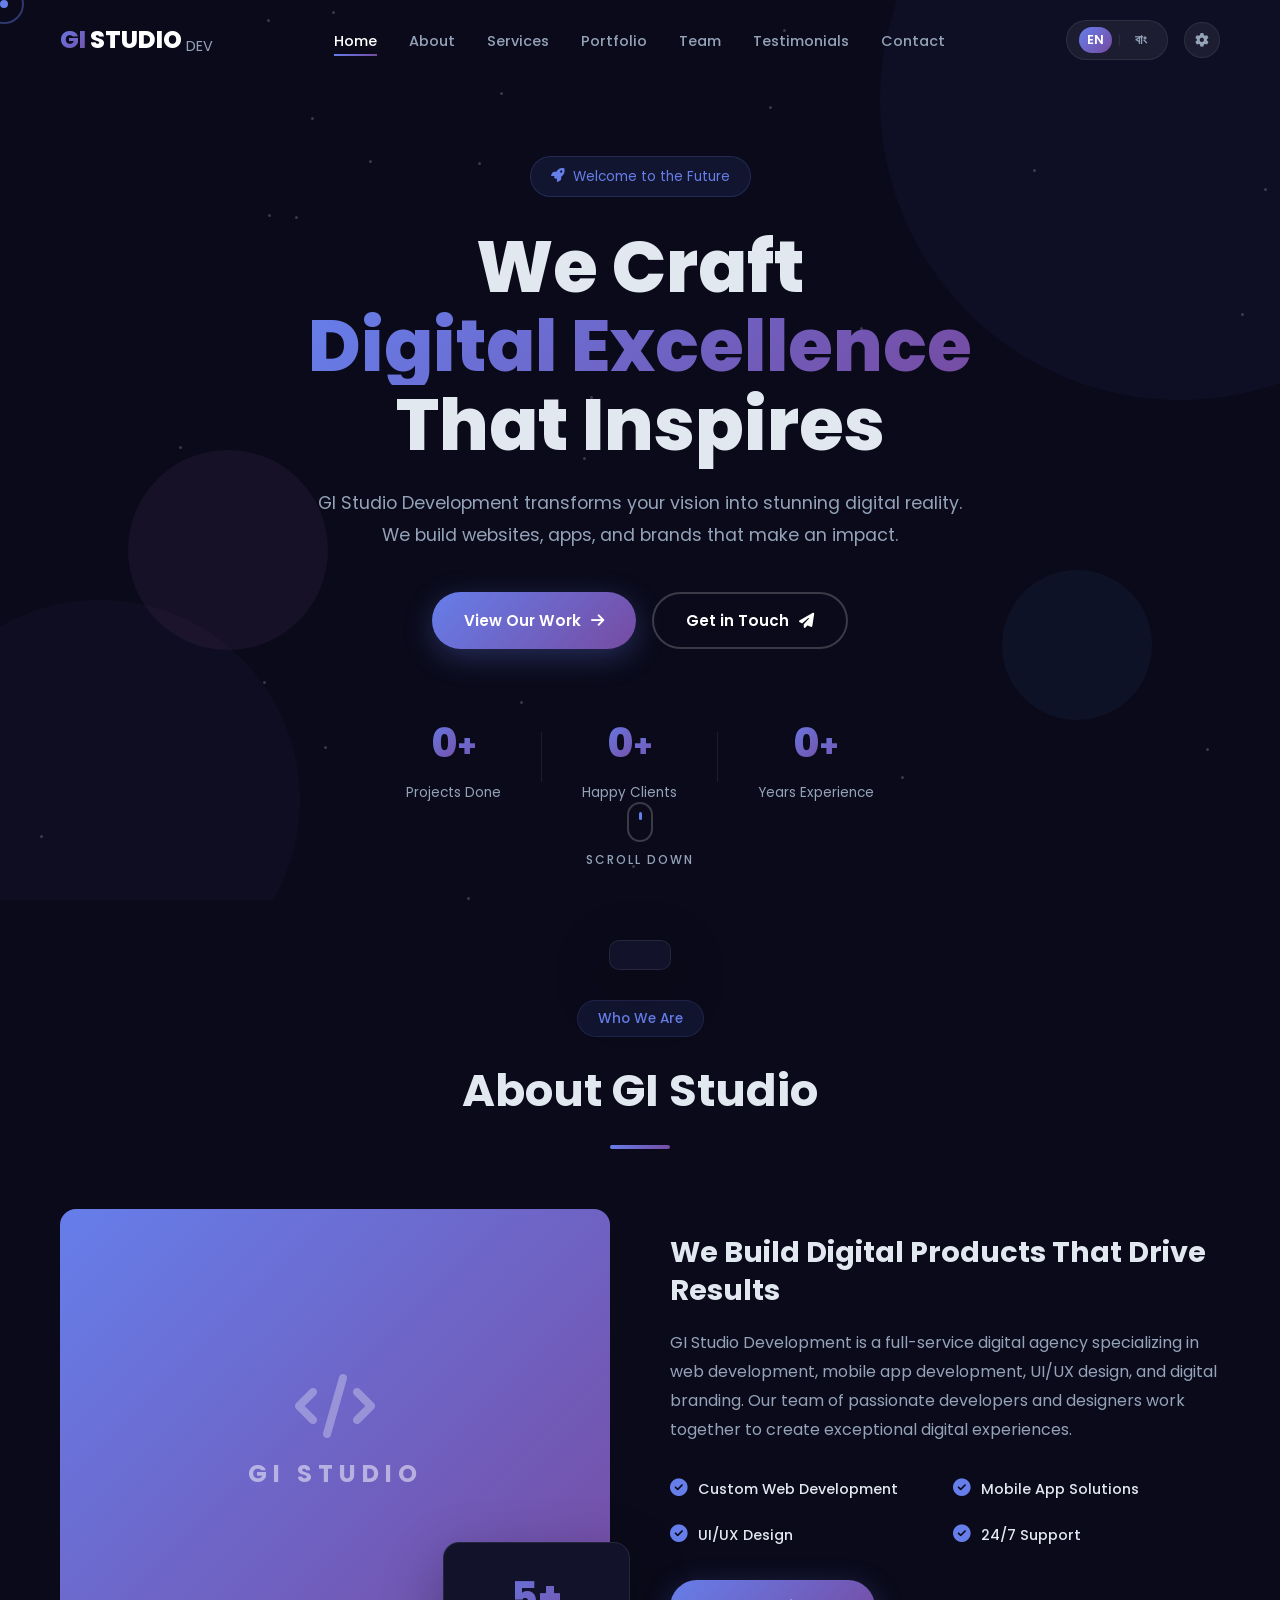
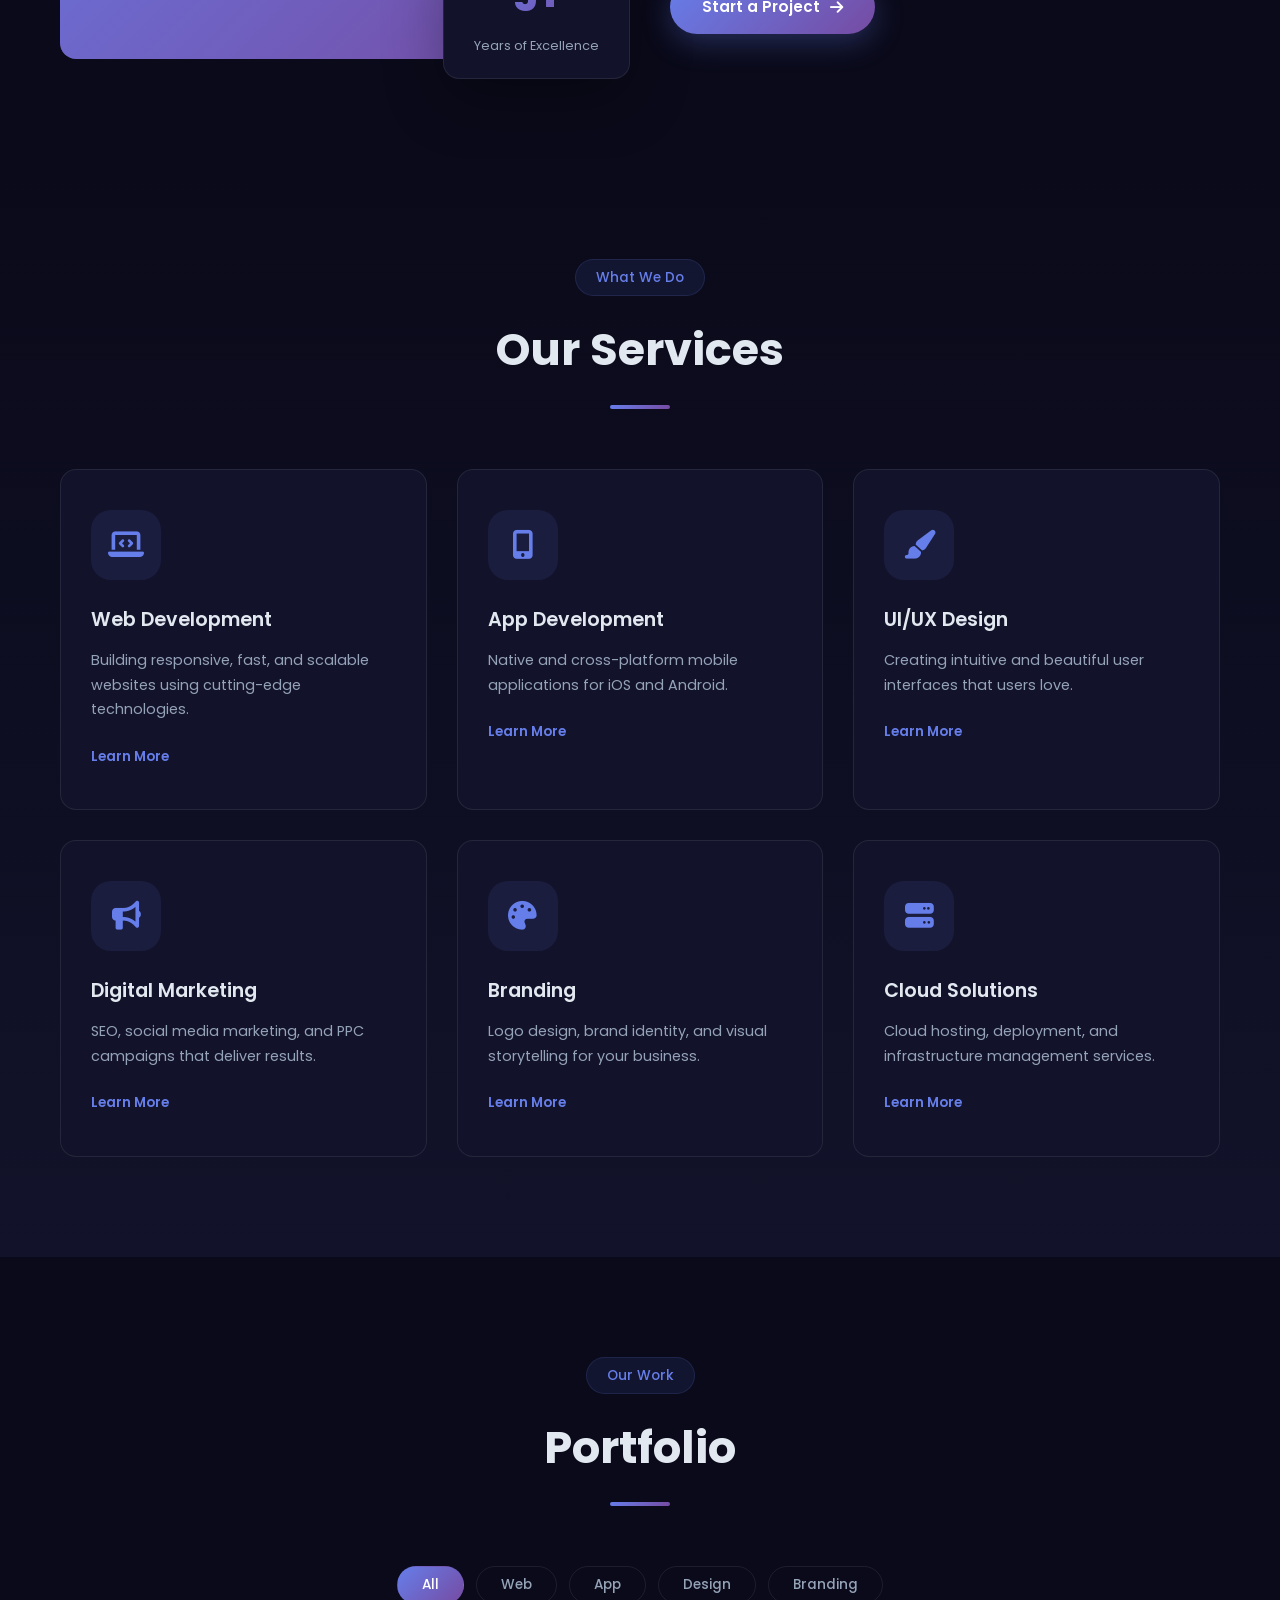
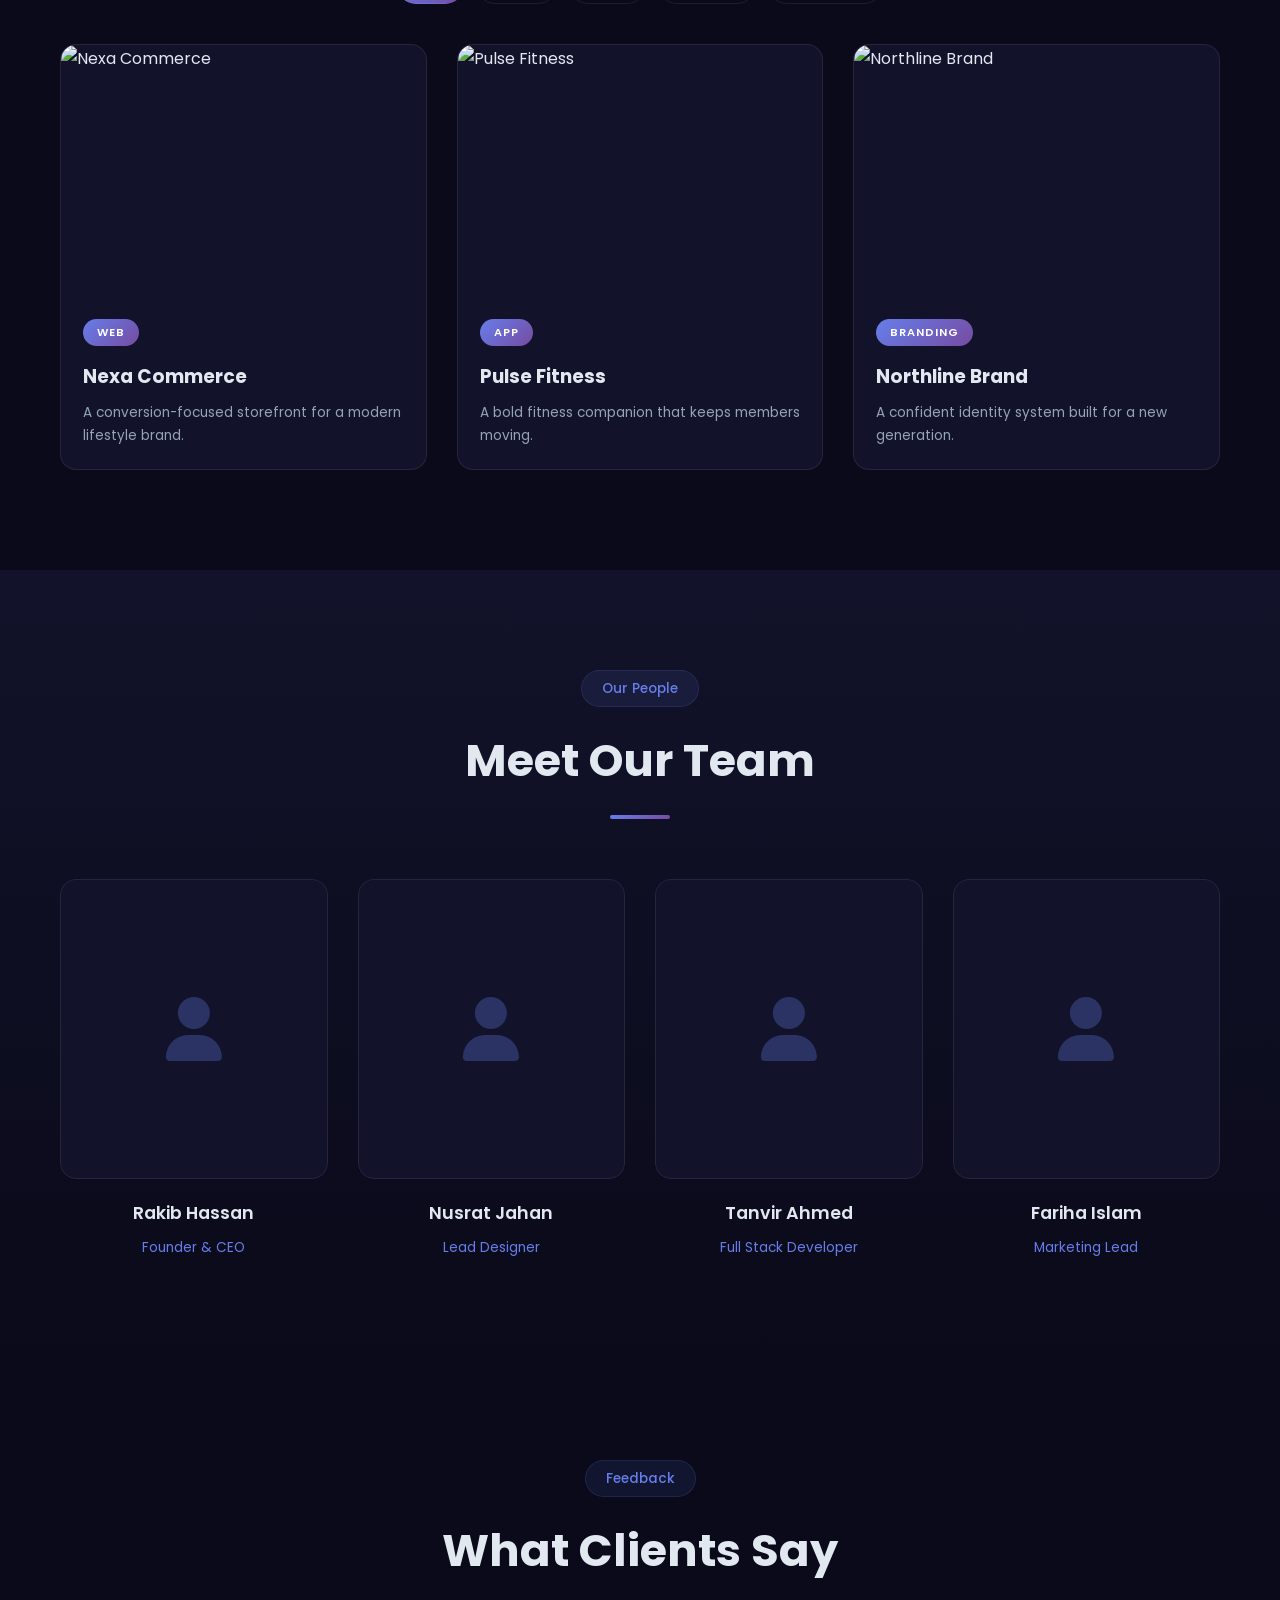
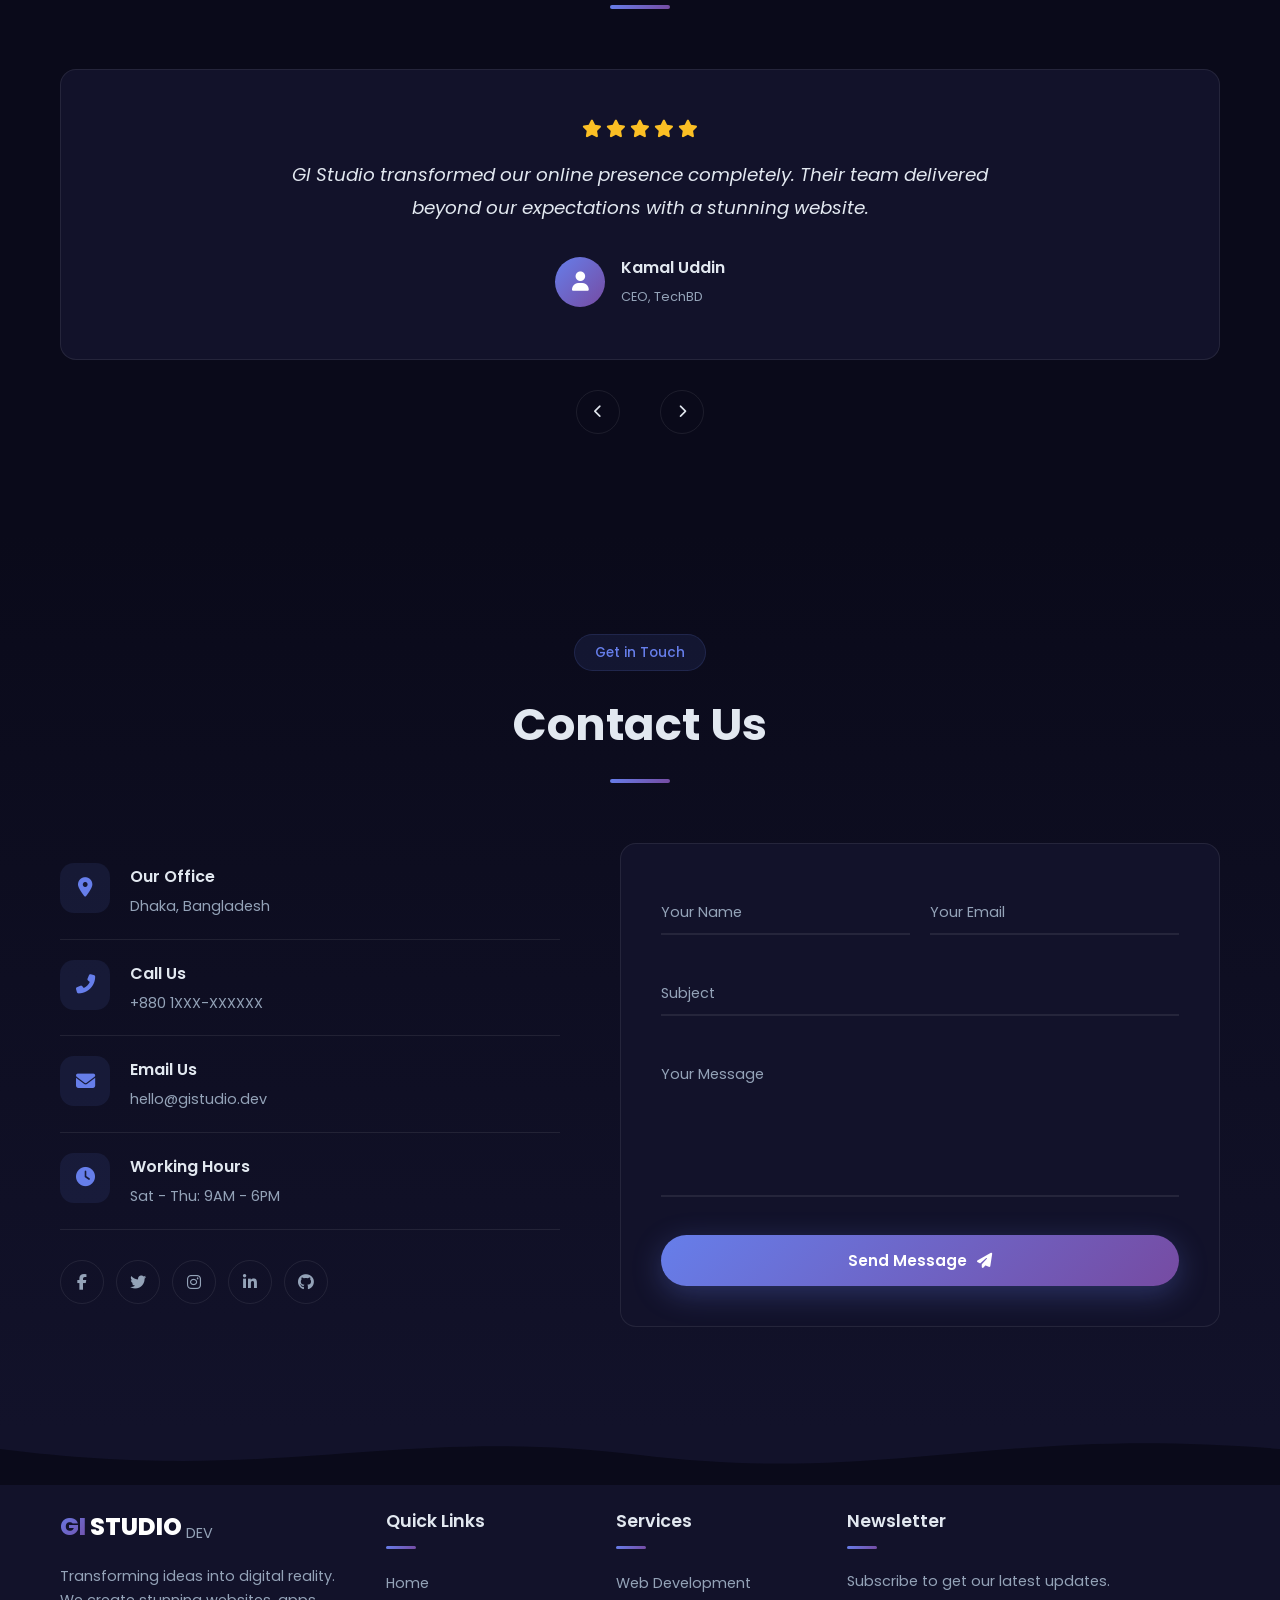
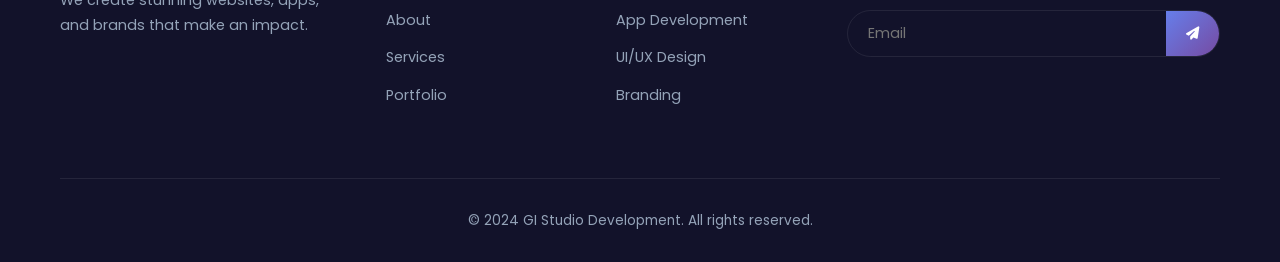
==== web/index.html @ 9bed1176 "Add files via upload" ====
<!DOCTYPE html>
<html lang="en" data-lang="en">
<head>
    <meta charset="UTF-8">
    <meta name="viewport" content="width=device-width, initial-scale=1.0">
    <title>GI Studio Development</title>
    <link rel="stylesheet" href="style.css">
    <link href="https://fonts.googleapis.com/css2?family=Poppins:wght@300;400;500;600;700;800;900&family=Hind+Siliguri:wght@300;400;500;600;700&display=swap" rel="stylesheet">
    <link rel="stylesheet" href="https://cdnjs.cloudflare.com/ajax/libs/font-awesome/6.5.0/css/all.min.css">
</head>
<body>

    <!-- Preloader -->
    <div id="preloader">
        <div class="loader">
            <div class="loader-inner">
                <div class="loader-circle"></div>
                <div class="loader-circle"></div>
                <div class="loader-circle"></div>
            </div>
            <span class="loader-text">GI STUDIO</span>
        </div>
    </div>

    <!-- Custom Cursor -->
    <div class="cursor-dot"></div>
    <div class="cursor-outline"></div>

    <!-- Navigation -->
    <nav class="navbar" id="navbar">
        <div class="nav-container">
            <a href="#" class="logo">
                <span class="logo-gi">GI</span>
                <span class="logo-studio">STUDIO</span>
                <span class="logo-dev">DEV</span>
            </a>

            <ul class="nav-links" id="navLinks">
                <li><a href="#home" class="nav-link active" data-en="Home" data-bn="হোম">Home</a></li>
                <li><a href="#about" class="nav-link" data-en="About" data-bn="আমাদের সম্পর্কে">About</a></li>
                <li><a href="#services" class="nav-link" data-en="Services" data-bn="সেবাসমূহ">Services</a></li>
                <li><a href="#portfolio" class="nav-link" data-en="Portfolio" data-bn="পোর্টফোলিও">Portfolio</a></li>
                <li><a href="#team" class="nav-link" data-en="Team" data-bn="টিম">Team</a></li>
                <li><a href="#testimonials" class="nav-link" data-en="Testimonials" data-bn="প্রশংসাপত্র">Testimonials</a></li>
                <li><a href="#contact" class="nav-link" data-en="Contact" data-bn="যোগাযোগ">Contact</a></li>
            </ul>

            <div class="nav-right">
                <!-- Language Switcher -->
                <div class="lang-switcher">
                    <button class="lang-btn active" id="langEn" onclick="switchLang('en')">EN</button>
                    <span class="lang-divider">|</span>
                    <button class="lang-btn" id="langBn" onclick="switchLang('bn')">বাং</button>
                </div>

                <a href="admin.html" class="admin-btn" title="Admin Panel">
                    <i class="fas fa-cog"></i>
                </a>

                <!-- Mobile Menu Toggle -->
                <div class="hamburger" id="hamburger">
                    <span></span>
                    <span></span>
                    <span></span>
                </div>
            </div>
        </div>
    </nav>

    <!-- Hero Section -->
    <section id="home" class="hero">
        <div class="hero-particles" id="particles"></div>
        <div class="hero-content">
            <div class="hero-badge" data-aos="fade-down">
                <i class="fas fa-rocket"></i>
                <span data-en="Welcome to the Future" data-bn="ভবিষ্যতে স্বাগতম">Welcome to the Future</span>
            </div>
            <h1 class="hero-title" data-aos="fade-up">
                <span class="hero-line" data-en="We Craft" data-bn="আমরা তৈরি করি">We Craft</span>
                <span class="hero-line gradient-text" data-en="Digital Excellence" data-bn="ডিজিটাল উৎকর্ষ">Digital Excellence</span>
                <span class="hero-line" data-en="That Inspires" data-bn="যা অনুপ্রাণিত করে">That Inspires</span>
            </h1>
            <p class="hero-desc" data-aos="fade-up" data-delay="200" data-en="GI Studio Development transforms your vision into stunning digital reality. We build websites, apps, and brands that make an impact." data-bn="জিআই স্টুডিও ডেভেলপমেন্ট আপনার স্বপ্নকে অসাধারণ ডিজিটাল বাস্তবতায় রূপান্তরিত করে। আমরা ওয়েবসাইট, অ্যাপ এবং ব্র্যান্ড তৈরি করি যা প্রভাব ফেলে।">
                GI Studio Development transforms your vision into stunning digital reality. We build websites, apps, and brands that make an impact.
            </p>
            <div class="hero-btns" data-aos="fade-up" data-delay="400">
                <a href="#portfolio" class="btn btn-primary">
                    <span data-en="View Our Work" data-bn="আমাদের কাজ দেখুন">View Our Work</span>
                    <i class="fas fa-arrow-right"></i>
                </a>
                <a href="#contact" class="btn btn-outline">
                    <span data-en="Get in Touch" data-bn="যোগাযোগ করুন">Get in Touch</span>
                    <i class="fas fa-paper-plane"></i>
                </a>
            </div>
            <div class="hero-stats" data-aos="fade-up" data-delay="600">
                <div class="stat-item">
                    <span class="stat-number" data-count="150">0</span><span class="stat-plus">+</span>
                    <span class="stat-label" data-en="Projects Done" data-bn="প্রজেক্ট সম্পন্ন">Projects Done</span>
                </div>
                <div class="stat-divider"></div>
                <div class="stat-item">
                    <span class="stat-number" data-count="80">0</span><span class="stat-plus">+</span>
                    <span class="stat-label" data-en="Happy Clients" data-bn="সন্তুষ্ট ক্লায়েন্ট">Happy Clients</span>
                </div>
                <div class="stat-divider"></div>
                <div class="stat-item">
                    <span class="stat-number" data-count="5">0</span><span class="stat-plus">+</span>
                    <span class="stat-label" data-en="Years Experience" data-bn="বছরের অভিজ্ঞতা">Years Experience</span>
                </div>
            </div>
        </div>
        <div class="hero-scroll">
            <a href="#about" class="scroll-indicator">
                <span class="mouse">
                    <span class="wheel"></span>
                </span>
                <span class="scroll-text" data-en="Scroll Down" data-bn="নিচে স্ক্রল করুন">Scroll Down</span>
            </a>
        </div>
        <div class="hero-shapes">
            <div class="shape shape-1"></div>
            <div class="shape shape-2"></div>
            <div class="shape shape-3"></div>
            <div class="shape shape-4"></div>
        </div>
    </section>

    <!-- About Section -->
    <section id="about" class="section about">
        <div class="container">
            <div class="section-header" data-aos="fade-up">
                <span class="section-tag" data-en="Who We Are" data-bn="আমরা কে">Who We Are</span>
                <h2 class="section-title" data-en="About GI Studio" data-bn="জিআই স্টুডিও সম্পর্কে">About GI Studio</h2>
                <div class="title-line"></div>
            </div>
            <div class="about-grid">
                <div class="about-image" data-aos="fade-right">
                    <div class="about-img-wrapper">
                        <div class="about-img-placeholder">
                            <i class="fas fa-code"></i>
                            <span>GI STUDIO</span>
                        </div>
                        <div class="about-experience-badge">
                            <span class="exp-number">5+</span>
                            <span class="exp-text" data-en="Years of Excellence" data-bn="বছরের শ্রেষ্ঠত্ব">Years of Excellence</span>
                        </div>
                    </div>
                </div>
                <div class="about-content" data-aos="fade-left">
                    <h3 data-en="We Build Digital Products That Drive Results" data-bn="আমরা ডিজিটাল পণ্য তৈরি করি যা ফলাফল আনে">We Build Digital Products That Drive Results</h3>
                    <p data-en="GI Studio Development is a full-service digital agency specializing in web development, mobile app development, UI/UX design, and digital branding. Our team of passionate developers and designers work together to create exceptional digital experiences." data-bn="জিআই স্টুডিও ডেভেলপমেন্ট একটি পূর্ণ-সেবা ডিজিটাল এজেন্সি যা ওয়েব ডেভেলপমেন্ট, মোবাইল অ্যাপ ডেভেলপমেন্ট, ইউআই/ইউএক্স ডিজাইন এবং ডিজিটাল ব্র্যান্ডিংয়ে বিশেষজ্ঞ। আমাদের আবেগী ডেভেলপার এবং ডিজাইনারদের দল অসাধারণ ডিজিটাল অভিজ্ঞতা তৈরি করতে একসাথে কাজ করে।">
                        GI Studio Development is a full-service digital agency specializing in web development, mobile app development, UI/UX design, and digital branding. Our team of passionate developers and designers work together to create exceptional digital experiences.
                    </p>
                    <div class="about-features">
                        <div class="feature-item">
                            <div class="feature-icon"><i class="fas fa-check-circle"></i></div>
                            <span data-en="Custom Web Development" data-bn="কাস্টম ওয়েব ডেভেলপমেন্ট">Custom Web Development</span>
                        </div>
                        <div class="feature-item">
                            <div class="feature-icon"><i class="fas fa-check-circle"></i></div>
                            <span data-en="Mobile App Solutions" data-bn="মোবাইল অ্যাপ সমাধান">Mobile App Solutions</span>
                        </div>
                        <div class="feature-item">
                            <div class="feature-icon"><i class="fas fa-check-circle"></i></div>
                            <span data-en="UI/UX Design" data-bn="ইউআই/ইউএক্স ডিজাইন">UI/UX Design</span>
                        </div>
                        <div class="feature-item">
                            <div class="feature-icon"><i class="fas fa-check-circle"></i></div>
                            <span data-en="24/7 Support" data-bn="২৪/৭ সহায়তা">24/7 Support</span>
                        </div>
                    </div>
                    <a href="#contact" class="btn btn-primary">
                        <span data-en="Start a Project" data-bn="একটি প্রজেক্ট শুরু করুন">Start a Project</span>
                        <i class="fas fa-arrow-right"></i>
                    </a>
                </div>
            </div>
        </div>
    </section>

    <!-- Services Section -->
    <section id="services" class="section services">
        <div class="container">
            <div class="section-header" data-aos="fade-up">
                <span class="section-tag" data-en="What We Do" data-bn="আমরা কী করি">What We Do</span>
                <h2 class="section-title" data-en="Our Services" data-bn="আমাদের সেবাসমূহ">Our Services</h2>
                <div class="title-line"></div>
            </div>
            <div class="services-grid">
                <div class="service-card" data-aos="fade-up" data-delay="0">
                    <div class="service-icon-wrap">
                        <div class="service-icon"><i class="fas fa-laptop-code"></i></div>
                        <div class="service-icon-bg"></div>
                    </div>
                    <h3 data-en="Web Development" data-bn="ওয়েব ডেভেলপমেন্ট">Web Development</h3>
                    <p data-en="Building responsive, fast, and scalable websites using cutting-edge technologies." data-bn="অত্যাধুনিক প্রযুক্তি ব্যবহার করে রেসপনসিভ, দ্রুত এবং স্কেলেবল ওয়েবসাইট তৈরি।">Building responsive, fast, and scalable websites using cutting-edge technologies.</p>
                    <a href="#" class="service-link" data-en="Learn More" data-bn="আরও জানুন">Learn More <i class="fas fa-arrow-right"></i></a>
                </div>
                <div class="service-card" data-aos="fade-up" data-delay="100">
                    <div class="service-icon-wrap">
                        <div class="service-icon"><i class="fas fa-mobile-alt"></i></div>
                        <div class="service-icon-bg"></div>
                    </div>
                    <h3 data-en="App Development" data-bn="অ্যাপ ডেভেলপমেন্ট">App Development</h3>
                    <p data-en="Native and cross-platform mobile applications for iOS and Android." data-bn="iOS এবং Android এর জন্য নেটিভ এবং ক্রস-প্ল্যাটফর্ম মোবাইল অ্যাপ্লিকেশন।">Native and cross-platform mobile applications for iOS and Android.</p>
                    <a href="#" class="service-link" data-en="Learn More" data-bn="আরও জানুন">Learn More <i class="fas fa-arrow-right"></i></a>
                </div>
                <div class="service-card" data-aos="fade-up" data-delay="200">
                    <div class="service-icon-wrap">
                        <div class="service-icon"><i class="fas fa-paint-brush"></i></div>
                        <div class="service-icon-bg"></div>
                    </div>
                    <h3 data-en="UI/UX Design" data-bn="ইউআই/ইউএক্স ডিজাইন">UI/UX Design</h3>
                    <p data-en="Creating intuitive and beautiful user interfaces that users love." data-bn="স্বজ্ঞাত এবং সুন্দর ইউজার ইন্টারফেস তৈরি যা ব্যবহারকারীরা পছন্দ করে।">Creating intuitive and beautiful user interfaces that users love.</p>
                    <a href="#" class="service-link" data-en="Learn More" data-bn="আরও জানুন">Learn More <i class="fas fa-arrow-right"></i></a>
                </div>
                <div class="service-card" data-aos="fade-up" data-delay="300">
                    <div class="service-icon-wrap">
                        <div class="service-icon"><i class="fas fa-bullhorn"></i></div>
                        <div class="service-icon-bg"></div>
                    </div>
                    <h3 data-en="Digital Marketing" data-bn="ডিজিটাল মার্কেটিং">Digital Marketing</h3>
                    <p data-en="SEO, social media marketing, and PPC campaigns that deliver results." data-bn="এসইও, সোশ্যাল মিডিয়া মার্কেটিং এবং পিপিসি ক্যাম্পেইন যা ফলাফল দেয়।">SEO, social media marketing, and PPC campaigns that deliver results.</p>
                    <a href="#" class="service-link" data-en="Learn More" data-bn="আরও জানুন">Learn More <i class="fas fa-arrow-right"></i></a>
                </div>
                <div class="service-card" data-aos="fade-up" data-delay="400">
                    <div class="service-icon-wrap">
                        <div class="service-icon"><i class="fas fa-palette"></i></div>
                        <div class="service-icon-bg"></div>
                    </div>
                    <h3 data-en="Branding" data-bn="ব্র্যান্ডিং">Branding</h3>
                    <p data-en="Logo design, brand identity, and visual storytelling for your business." data-bn="আপনার ব্যবসার জন্য লোগো ডিজাইন, ব্র্যান্ড আইডেন্টিটি এবং ভিজ্যুয়াল স্টোরিটেলিং।">Logo design, brand identity, and visual storytelling for your business.</p>
                    <a href="#" class="service-link" data-en="Learn More" data-bn="আরও জানুন">Learn More <i class="fas fa-arrow-right"></i></a>
                </div>
                <div class="service-card" data-aos="fade-up" data-delay="500">
                    <div class="service-icon-wrap">
                        <div class="service-icon"><i class="fas fa-server"></i></div>
                        <div class="service-icon-bg"></div>
                    </div>
                    <h3 data-en="Cloud Solutions" data-bn="ক্লাউড সমাধান">Cloud Solutions</h3>
                    <p data-en="Cloud hosting, deployment, and infrastructure management services." data-bn="ক্লাউড হোস্টিং, ডিপ্লয়মেন্ট এবং ইনফ্রাস্ট্রাকচার ম্যানেজমেন্ট সেবা।">Cloud hosting, deployment, and infrastructure management services.</p>
                    <a href="#" class="service-link" data-en="Learn More" data-bn="আরও জানুন">Learn More <i class="fas fa-arrow-right"></i></a>
                </div>
            </div>
        </div>
    </section>

    <!-- Portfolio Section -->
    <section id="portfolio" class="section portfolio">
        <div class="container">
            <div class="section-header" data-aos="fade-up">
                <span class="section-tag" data-en="Our Work" data-bn="আমাদের কাজ">Our Work</span>
                <h2 class="section-title" data-en="Portfolio" data-bn="পোর্টফোলিও">Portfolio</h2>
                <div class="title-line"></div>
            </div>
            <div class="portfolio-filters" data-aos="fade-up">
                <button class="filter-btn active" data-filter="all" data-en="All" data-bn="সব">All</button>
                <button class="filter-btn" data-filter="web" data-en="Web" data-bn="ওয়েব">Web</button>
                <button class="filter-btn" data-filter="app" data-en="App" data-bn="অ্যাপ">App</button>
                <button class="filter-btn" data-filter="design" data-en="Design" data-bn="ডিজাইন">Design</button>
                <button class="filter-btn" data-filter="branding" data-en="Branding" data-bn="ব্র্যান্ডিং">Branding</button>
            </div>
            <div class="portfolio-grid" id="portfolioGrid">
                <!-- Portfolio items loaded dynamically from localStorage -->
            </div>
            <div class="portfolio-empty" id="portfolioEmpty" style="display:none;">
                <i class="fas fa-folder-open"></i>
                <p data-en="No projects found. Add projects from Admin Panel." data-bn="কোনো প্রজেক্ট পাওয়া যায়নি। অ্যাডমিন প্যানেল থেকে প্রজেক্ট যোগ করুন।">No projects found. Add projects from Admin Panel.</p>
            </div>
        </div>
    </section>

    <!-- Team Section -->
    <section id="team" class="section team">
        <div class="container">
            <div class="section-header" data-aos="fade-up">
                <span class="section-tag" data-en="Our People" data-bn="আমাদের মানুষ">Our People</span>
                <h2 class="section-title" data-en="Meet Our Team" data-bn="আমাদের টিমের সাথে পরিচিত হন">Meet Our Team</h2>
                <div class="title-line"></div>
            </div>
            <div class="team-grid">
                <div class="team-card" data-aos="fade-up" data-delay="0">
                    <div class="team-img">
                        <div class="team-img-placeholder">
                            <i class="fas fa-user"></i>
                        </div>
                        <div class="team-social">
                            <a href="#"><i class="fab fa-facebook-f"></i></a>
                            <a href="#"><i class="fab fa-twitter"></i></a>
                            <a href="#"><i class="fab fa-linkedin-in"></i></a>
                            <a href="#"><i class="fab fa-github"></i></a>
                        </div>
                    </div>
                    <div class="team-info">
                        <h4>Rakib Hassan</h4>
                        <span data-en="Founder & CEO" data-bn="প্রতিষ্ঠাতা ও সিইও">Founder & CEO</span>
                    </div>
                </div>
                <div class="team-card" data-aos="fade-up" data-delay="100">
                    <div class="team-img">
                        <div class="team-img-placeholder">
                            <i class="fas fa-user"></i>
                        </div>
                        <div class="team-social">
                            <a href="#"><i class="fab fa-facebook-f"></i></a>
                            <a href="#"><i class="fab fa-twitter"></i></a>
                            <a href="#"><i class="fab fa-linkedin-in"></i></a>
                            <a href="#"><i class="fab fa-dribbble"></i></a>
                        </div>
                    </div>
                    <div class="team-info">
                        <h4>Nusrat Jahan</h4>
                        <span data-en="Lead Designer" data-bn="লিড ডিজাইনার">Lead Designer</span>
                    </div>
                </div>
                <div class="team-card" data-aos="fade-up" data-delay="200">
                    <div class="team-img">
                        <div class="team-img-placeholder">
                            <i class="fas fa-user"></i>
                        </div>
                        <div class="team-social">
                            <a href="#"><i class="fab fa-facebook-f"></i></a>
                            <a href="#"><i class="fab fa-twitter"></i></a>
                            <a href="#"><i class="fab fa-linkedin-in"></i></a>
                            <a href="#"><i class="fab fa-github"></i></a>
                        </div>
                    </div>
                    <div class="team-info">
                        <h4>Tanvir Ahmed</h4>
                        <span data-en="Full Stack Developer" data-bn="ফুল স্ট্যাক ডেভেলপার">Full Stack Developer</span>
                    </div>
                </div>
                <div class="team-card" data-aos="fade-up" data-delay="300">
                    <div class="team-img">
                        <div class="team-img-placeholder">
                            <i class="fas fa-user"></i>
                        </div>
                        <div class="team-social">
                            <a href="#"><i class="fab fa-facebook-f"></i></a>
                            <a href="#"><i class="fab fa-twitter"></i></a>
                            <a href="#"><i class="fab fa-linkedin-in"></i></a>
                            <a href="#"><i class="fab fa-behance"></i></a>
                        </div>
                    </div>
                    <div class="team-info">
                        <h4>Fariha Islam</h4>
                        <span data-en="Marketing Lead" data-bn="মার্কেটিং লিড">Marketing Lead</span>
                    </div>
                </div>
            </div>
        </div>
    </section>

    <!-- Testimonials Section -->
    <section id="testimonials" class="section testimonials">
        <div class="container">
            <div class="section-header" data-aos="fade-up">
                <span class="section-tag" data-en="Feedback" data-bn="প্রতিক্রিয়া">Feedback</span>
                <h2 class="section-title" data-en="What Clients Say" data-bn="ক্লায়েন্টরা কী বলেন">What Clients Say</h2>
                <div class="title-line"></div>
            </div>
            <div class="testimonials-slider" data-aos="fade-up">
                <div class="testimonial-track" id="testimonialTrack">
                    <div class="testimonial-card">
                        <div class="testimonial-stars">
                            <i class="fas fa-star"></i><i class="fas fa-star"></i><i class="fas fa-star"></i><i class="fas fa-star"></i><i class="fas fa-star"></i>
                        </div>
                        <p data-en="GI Studio transformed our online presence completely. Their team delivered beyond our expectations with a stunning website." data-bn="জিআই স্টুডিও আমাদের অনলাইন উপস্থিতি সম্পূর্ণরূপে পরিবর্তন করেছে। তাদের টিম একটি অসাধারণ ওয়েবসাইট দিয়ে আমাদের প্রত্যাশার বাইরে ডেলিভারি দিয়েছে।">"GI Studio transformed our online presence completely. Their team delivered beyond our expectations with a stunning website."</p>
                        <div class="testimonial-author">
                            <div class="author-avatar"><i class="fas fa-user"></i></div>
                            <div class="author-info">
                                <h5>Kamal Uddin</h5>
                                <span>CEO, TechBD</span>
                            </div>
                        </div>
                    </div>
                    <div class="testimonial-card">
                        <div class="testimonial-stars">
                            <i class="fas fa-star"></i><i class="fas fa-star"></i><i class="fas fa-star"></i><i class="fas fa-star"></i><i class="fas fa-star"></i>
                        </div>
                        <p data-en="The mobile app they built for us increased our sales by 200%. Highly professional and creative team!" data-bn="তারা আমাদের জন্য যে মোবাইল অ্যাপ তৈরি করেছে তা আমাদের বিক্রয় ২০০% বাড়িয়েছে। অত্যন্ত পেশাদার এবং সৃজনশীল দল!">"The mobile app they built for us increased our sales by 200%. Highly professional and creative team!"</p>
                        <div class="testimonial-author">
                            <div class="author-avatar"><i class="fas fa-user"></i></div>
                            <div class="author-info">
                                <h5>Sarah Ahmed</h5>
                                <span>Founder, ShopEasy</span>
                            </div>
                        </div>
                    </div>
                    <div class="testimonial-card">
                        <div class="testimonial-stars">
                            <i class="fas fa-star"></i><i class="fas fa-star"></i><i class="fas fa-star"></i><i class="fas fa-star"></i><i class="fas fa-star-half-alt"></i>
                        </div>
                        <p data-en="Outstanding branding work! They understood our vision perfectly and created a brand identity that truly represents us." data-bn="অসাধারণ ব্র্যান্ডিং কাজ! তারা আমাদের ভিশন পুরোপুরি বুঝেছে এবং একটি ব্র্যান্ড আইডেন্টিটি তৈরি করেছে যা সত্যিই আমাদের প্রতিনিধিত্ব করে।">"Outstanding branding work! They understood our vision perfectly and created a brand identity that truly represents us."</p>
                        <div class="testimonial-author">
                            <div class="author-avatar"><i class="fas fa-user"></i></div>
                            <div class="author-info">
                                <h5>Mehedi Hasan</h5>
                                <span>Director, GreenLife</span>
                            </div>
                        </div>
                    </div>
                </div>
                <div class="testimonial-controls">
                    <button class="test-btn test-prev" onclick="slideTestimonial(-1)"><i class="fas fa-chevron-left"></i></button>
                    <div class="test-dots" id="testDots"></div>
                    <button class="test-btn test-next" onclick="slideTestimonial(1)"><i class="fas fa-chevron-right"></i></button>
                </div>
            </div>
        </div>
    </section>

    <!-- Contact Section -->
    <section id="contact" class="section contact">
        <div class="container">
            <div class="section-header" data-aos="fade-up">
                <span class="section-tag" data-en="Get in Touch" data-bn="যোগাযোগ করুন">Get in Touch</span>
                <h2 class="section-title" data-en="Contact Us" data-bn="যোগাযোগ করুন">Contact Us</h2>
                <div class="title-line"></div>
            </div>
            <div class="contact-grid">
                <div class="contact-info" data-aos="fade-right">
                    <div class="contact-info-card">
                        <div class="contact-icon"><i class="fas fa-map-marker-alt"></i></div>
                        <div>
                            <h4 data-en="Our Office" data-bn="আমাদের অফিস">Our Office</h4>
                            <p>Dhaka, Bangladesh</p>
                        </div>
                    </div>
                    <div class="contact-info-card">
                        <div class="contact-icon"><i class="fas fa-phone-alt"></i></div>
                        <div>
                            <h4 data-en="Call Us" data-bn="কল করুন">Call Us</h4>
                            <p>+880 1XXX-XXXXXX</p>
                        </div>
                    </div>
                    <div class="contact-info-card">
                        <div class="contact-icon"><i class="fas fa-envelope"></i></div>
                        <div>
                            <h4 data-en="Email Us" data-bn="ইমেইল করুন">Email Us</h4>
                            <p>hello@gistudio.dev</p>
                        </div>
                    </div>
                    <div class="contact-info-card">
                        <div class="contact-icon"><i class="fas fa-clock"></i></div>
                        <div>
                            <h4 data-en="Working Hours" data-bn="কর্মঘণ্টা">Working Hours</h4>
                            <p data-en="Sat - Thu: 9AM - 6PM" data-bn="শনি - বৃহঃ: সকাল ৯টা - সন্ধ্যা ৬টা">Sat - Thu: 9AM - 6PM</p>
                        </div>
                    </div>
                    <div class="contact-socials">
                        <a href="#" class="social-link"><i class="fab fa-facebook-f"></i></a>
                        <a href="#" class="social-link"><i class="fab fa-twitter"></i></a>
                        <a href="#" class="social-link"><i class="fab fa-instagram"></i></a>
                        <a href="#" class="social-link"><i class="fab fa-linkedin-in"></i></a>
                        <a href="#" class="social-link"><i class="fab fa-github"></i></a>
                    </div>
                </div>
                <div class="contact-form-wrap" data-aos="fade-left">
                    <form id="contactForm" class="contact-form">
                        <div class="form-row">
                            <div class="form-group">
                                <input type="text" id="name" required placeholder=" ">
                                <label for="name" data-en="Your Name" data-bn="আপনার নাম">Your Name</label>
                                <span class="form-line"></span>
                            </div>
                            <div class="form-group">
                                <input type="email" id="email" required placeholder=" ">
                                <label for="email" data-en="Your Email" data-bn="আপনার ইমেইল">Your Email</label>
                                <span class="form-line"></span>
                            </div>
                        </div>
                        <div class="form-group">
                            <input type="text" id="subject" required placeholder=" ">
                            <label for="subject" data-en="Subject" data-bn="বিষয়">Subject</label>
                            <span class="form-line"></span>
                        </div>
                        <div class="form-group">
                            <textarea id="message" rows="5" required placeholder=" "></textarea>
                            <label for="message" data-en="Your Message" data-bn="আপনার বার্তা">Your Message</label>
                            <span class="form-line"></span>
                        </div>
                        <button type="submit" class="btn btn-primary btn-block">
                            <span data-en="Send Message" data-bn="বার্তা পাঠান">Send Message</span>
                            <i class="fas fa-paper-plane"></i>
                        </button>
                    </form>
                </div>
            </div>
        </div>
    </section>

    <!-- Footer -->
    <footer class="footer">
        <div class="footer-wave">
            <svg viewBox="0 0 1440 100" preserveAspectRatio="none">
                <path d="M0,40 C320,100 440,0 720,50 C1000,100 1120,0 1440,40 L1440,100 L0,100 Z" fill="currentColor"/>
            </svg>
        </div>
        <div class="container">
            <div class="footer-grid">
                <div class="footer-col">
                    <div class="footer-logo">
                        <span class="logo-gi">GI</span>
                        <span class="logo-studio">STUDIO</span>
                        <span class="logo-dev">DEV</span>
                    </div>
                    <p data-en="Transforming ideas into digital reality. We create stunning websites, apps, and brands that make an impact." data-bn="ধারণাকে ডিজিটাল বাস্তবতায় রূপান্তরিত করি। আমরা অসাধারণ ওয়েবসাইট, অ্যাপ এবং ব্র্যান্ড তৈরি করি যা প্রভাব ফেলে।">
                        Transforming ideas into digital reality. We create stunning websites, apps, and brands that make an impact.
                    </p>
                </div>
                <div class="footer-col">
                    <h4 data-en="Quick Links" data-bn="দ্রুত লিংক">Quick Links</h4>
                    <ul>
                        <li><a href="#home" data-en="Home" data-bn="হোম">Home</a></li>
                        <li><a href="#about" data-en="About" data-bn="সম্পর্কে">About</a></li>
                        <li><a href="#services" data-en="Services" data-bn="সেবাসমূহ">Services</a></li>
                        <li><a href="#portfolio" data-en="Portfolio" data-bn="পোর্টফোলিও">Portfolio</a></li>
                    </ul>
                </div>
                <div class="footer-col">
                    <h4 data-en="Services" data-bn="সেবাসমূহ">Services</h4>
                    <ul>
                        <li><a href="#" data-en="Web Development" data-bn="ওয়েব ডেভেলপমেন্ট">Web Development</a></li>
                        <li><a href="#" data-en="App Development" data-bn="অ্যাপ ডেভেলপমেন্ট">App Development</a></li>
                        <li><a href="#" data-en="UI/UX Design" data-bn="ইউআই/ইউএক্স ডিজাইন">UI/UX Design</a></li>
                        <li><a href="#" data-en="Branding" data-bn="ব্র্যান্ডিং">Branding</a></li>
                    </ul>
                </div>
                <div class="footer-col">
                    <h4 data-en="Newsletter" data-bn="নিউজলেটার">Newsletter</h4>
                    <p data-en="Subscribe to get our latest updates." data-bn="আমাদের সর্বশেষ আপডেট পেতে সাবস্ক্রাইব করুন।">Subscribe to get our latest updates.</p>
                    <form class="newsletter-form">
                        <input type="email" placeholder="Email" required>
                        <button type="submit"><i class="fas fa-paper-plane"></i></button>
                    </form>
                </div>
            </div>
            <div class="footer-bottom">
                <p>&copy; 2024 GI Studio Development. <span data-en="All rights reserved." data-bn="সর্বস্বত্ব সংরক্ষিত।">All rights reserved.</span></p>
            </div>
        </div>
    </footer>

    <!-- Back to Top -->
    <button class="back-to-top" id="backToTop">
        <i class="fas fa-chevron-up"></i>
    </button>

    <!-- Toast Notification -->
    <div class="toast" id="toast"></div>

    <script src="js/app.js"></script>
</body>
</html>
---- web/style.css ----
/* ===================================
   GI STUDIO DEVELOPMENT - STYLES
   =================================== */

/* --- CSS Variables --- */
:root {
    --primary: #667eea;
    --primary-dark: #5a67d8;
    --secondary: #764ba2;
    --accent: #f093fb;
    --bg-dark: #0a0a1a;
    --bg-card: #12122a;
    --bg-card-hover: #1a1a3e;
    --text: #e2e8f0;
    --text-muted: #94a3b8;
    --text-dark: #1a202c;
    --white: #ffffff;
    --border: rgba(255,255,255,0.08);
    --gradient: linear-gradient(135deg, #667eea 0%, #764ba2 100%);
    --gradient-2: linear-gradient(135deg, #f093fb 0%, #f5576c 100%);
    --gradient-3: linear-gradient(135deg, #4facfe 0%, #00f2fe 100%);
    --shadow: 0 20px 60px rgba(0,0,0,0.3);
    --shadow-sm: 0 4px 20px rgba(0,0,0,0.15);
    --radius: 16px;
    --radius-sm: 10px;
    --transition: all 0.4s cubic-bezier(0.4, 0, 0.2, 1);
    --font-main: 'Poppins', sans-serif;
    --font-bn: 'Hind Siliguri', sans-serif;
}

/* --- Reset & Base --- */
*, *::before, *::after {
    margin: 0;
    padding: 0;
    box-sizing: border-box;
}

[hidden] {
    display: none !important;
}

html {
    scroll-behavior: smooth;
    font-size: 16px;
    scroll-padding-top: 80px;
}

body {
    font-family: var(--font-main);
    background: var(--bg-dark);
    color: var(--text);
    overflow-x: hidden;
    line-height: 1.7;
}

html[data-lang="bn"] body {
    font-family: var(--font-bn), var(--font-main);
}

a {
    text-decoration: none;
    color: inherit;
    transition: var(--transition);
}

ul {
    list-style: none;
}

img {
    max-width: 100%;
    display: block;
}

.container {
    max-width: 1200px;
    margin: 0 auto;
    padding: 0 20px;
}

.section {
    padding: 100px 0;
    position: relative;
}

/* --- Preloader --- */
#preloader {
    position: fixed;
    top: 0;
    left: 0;
    width: 100%;
    height: 100%;
    background: var(--bg-dark);
    display: flex;
    align-items: center;
    justify-content: center;
    z-index: 99999;
    transition: opacity 0.6s, visibility 0.6s;
}

#preloader.hidden {
    opacity: 0;
    visibility: hidden;
}

.loader {
    text-align: center;
}

.loader-inner {
    display: flex;
    gap: 8px;
    justify-content: center;
    margin-bottom: 20px;
}

.loader-circle {
    width: 16px;
    height: 16px;
    border-radius: 50%;
    background: var(--gradient);
    animation: loaderBounce 1.4s ease-in-out infinite both;
}

.loader-circle:nth-child(2) { animation-delay: 0.16s; }
.loader-circle:nth-child(3) { animation-delay: 0.32s; }

@keyframes loaderBounce {
    0%, 80%, 100% { transform: scale(0); }
    40% { transform: scale(1); }
}

.loader-text {
    font-size: 1.5rem;
    font-weight: 700;
    background: var(--gradient);
    -webkit-background-clip: text;
    -webkit-text-fill-color: transparent;
    background-clip: text;
    letter-spacing: 8px;
}

/* --- Custom Cursor --- */
.cursor-dot {
    width: 8px;
    height: 8px;
    background: var(--primary);
    border-radius: 50%;
    position: fixed;
    pointer-events: none;
    z-index: 99998;
    transition: transform 0.1s;
}

.cursor-outline {
    width: 40px;
    height: 40px;
    border: 2px solid rgba(102, 126, 234, 0.4);
    border-radius: 50%;
    position: fixed;
    pointer-events: none;
    z-index: 99997;
    transition: transform 0.15s, width 0.3s, height 0.3s;
    transform: translate(-16px, -16px);
}

@media (max-width: 768px) {
    .cursor-dot, .cursor-outline { display: none; }
}

/* --- Navbar --- */
.navbar {
    position: fixed;
    top: 0;
    left: 0;
    width: 100%;
    z-index: 1000;
    padding: 20px 0;
    transition: var(--transition);
}

.navbar.scrolled {
    background: rgba(10, 10, 26, 0.95);
    backdrop-filter: blur(20px);
    padding: 12px 0;
    box-shadow: 0 4px 30px rgba(0,0,0,0.3);
}

.nav-container {
    max-width: 1200px;
    margin: 0 auto;
    padding: 0 20px;
    display: flex;
    align-items: center;
    justify-content: space-between;
}

.logo {
    display: flex;
    align-items: center;
    gap: 4px;
    font-size: 1.5rem;
    font-weight: 800;
    z-index: 1001;
}

.logo-gi {
    background: var(--gradient);
    -webkit-background-clip: text;
    -webkit-text-fill-color: transparent;
    background-clip: text;
}

.logo-studio {
    color: var(--white);
}

.logo-dev {
    font-size: 0.6em;
    color: var(--text-muted);
    font-weight: 400;
    align-self: flex-end;
    margin-bottom: 2px;
}

.nav-links {
    display: flex;
    gap: 32px;
}

.nav-link {
    font-size: 0.9rem;
    font-weight: 500;
    color: var(--text-muted);
    position: relative;
    padding: 5px 0;
}

.nav-link::after {
    content: '';
    position: absolute;
    bottom: 0;
    left: 0;
    width: 0;
    height: 2px;
    background: var(--gradient);
    transition: width 0.3s;
}

.nav-link:hover,
.nav-link.active {
    color: var(--white);
}

.nav-link:hover::after,
.nav-link.active::after {
    width: 100%;
}

.nav-right {
    display: flex;
    align-items: center;
    gap: 16px;
}

/* Language Switcher */
.lang-switcher {
    display: flex;
    align-items: center;
    gap: 6px;
    background: rgba(255,255,255,0.06);
    padding: 6px 12px;
    border-radius: 30px;
    border: 1px solid var(--border);
}

.lang-btn {
    background: none;
    border: none;
    color: var(--text-muted);
    font-size: 0.8rem;
    font-weight: 600;
    cursor: pointer;
    padding: 4px 8px;
    border-radius: 20px;
    transition: var(--transition);
    font-family: var(--font-main);
}

.lang-btn.active {
    background: var(--gradient);
    color: var(--white);
}

.lang-divider {
    color: var(--border);
    font-size: 0.8rem;
}

.admin-btn {
    width: 36px;
    height: 36px;
    border-radius: 50%;
    display: flex;
    align-items: center;
    justify-content: center;
    background: rgba(255,255,255,0.06);
    border: 1px solid var(--border);
    color: var(--text-muted);
    font-size: 0.85rem;
    transition: var(--transition);
}

.admin-btn:hover {
    background: var(--gradient);
    color: var(--white);
    border-color: transparent;
    transform: rotate(90deg);
}

/* Hamburger */
.hamburger {
    display: none;
    flex-direction: column;
    gap: 5px;
    cursor: pointer;
    z-index: 1001;
    padding: 5px;
}

.hamburger span {
    width: 25px;
    height: 2px;
    background: var(--white);
    transition: var(--transition);
    border-radius: 2px;
}

.hamburger.active span:nth-child(1) {
    transform: rotate(45deg) translate(5px, 5px);
}

.hamburger.active span:nth-child(2) {
    opacity: 0;
}

.hamburger.active span:nth-child(3) {
    transform: rotate(-45deg) translate(5px, -5px);
}

/* --- Hero Section --- */
.hero {
    min-height: 100vh;
    display: flex;
    align-items: center;
    justify-content: center;
    position: relative;
    overflow: hidden;
    padding: 120px 20px 60px;
}

.hero-particles {
    position: absolute;
    width: 100%;
    height: 100%;
    top: 0;
    left: 0;
}

.particle {
    position: absolute;
    width: 4px;
    height: 4px;
    background: var(--primary);
    border-radius: 50%;
    opacity: 0.3;
    animation: particleFloat 15s infinite linear;
}

@keyframes particleFloat {
    0% { transform: translateY(100vh) rotate(0deg); opacity: 0; }
    10% { opacity: 0.3; }
    90% { opacity: 0.3; }
    100% { transform: translateY(-100vh) rotate(720deg); opacity: 0; }
}

.hero-content {
    text-align: center;
    position: relative;
    z-index: 2;
    max-width: 900px;
}

.hero-badge {
    display: inline-flex;
    align-items: center;
    gap: 8px;
    background: rgba(102, 126, 234, 0.1);
    border: 1px solid rgba(102, 126, 234, 0.2);
    padding: 8px 20px;
    border-radius: 50px;
    font-size: 0.85rem;
    color: var(--primary);
    margin-bottom: 30px;
    animation: fadeInDown 0.8s ease;
}

.hero-badge i {
    animation: rocketPulse 2s ease-in-out infinite;
}

@keyframes rocketPulse {
    0%, 100% { transform: translateY(0); }
    50% { transform: translateY(-4px); }
}

.hero-title {
    font-size: clamp(2.5rem, 6vw, 4.5rem);
    font-weight: 800;
    line-height: 1.1;
    margin-bottom: 24px;
}

.hero-line {
    display: block;
}

.gradient-text {
    background: var(--gradient);
    -webkit-background-clip: text;
    -webkit-text-fill-color: transparent;
    background-clip: text;
}

.hero-desc {
    font-size: 1.1rem;
    color: var(--text-muted);
    max-width: 650px;
    margin: 0 auto 40px;
    line-height: 1.8;
}

.hero-btns {
    display: flex;
    gap: 16px;
    justify-content: center;
    flex-wrap: wrap;
    margin-bottom: 60px;
}

/* Buttons */
.btn {
    display: inline-flex;
    align-items: center;
    gap: 10px;
    padding: 14px 32px;
    border-radius: 50px;
    font-size: 0.95rem;
    font-weight: 600;
    border: none;
    cursor: pointer;
    transition: var(--transition);
    font-family: var(--font-main);
    position: relative;
    overflow: hidden;
}

.btn-primary {
    background: var(--gradient);
    color: var(--white);
    box-shadow: 0 8px 30px rgba(102, 126, 234, 0.3);
}

.btn-primary:hover {
    transform: translateY(-3px);
    box-shadow: 0 12px 40px rgba(102, 126, 234, 0.5);
}

.btn-primary i {
    transition: transform 0.3s;
}

.btn-primary:hover i {
    transform: translateX(4px);
}

.btn-outline {
    background: transparent;
    color: var(--white);
    border: 2px solid rgba(255,255,255,0.2);
}

.btn-outline:hover {
    border-color: var(--primary);
    background: rgba(102, 126, 234, 0.1);
    transform: translateY(-3px);
}

.btn-block {
    width: 100%;
    justify-content: center;
}

.btn-sm {
    padding: 8px 20px;
    font-size: 0.85rem;
}

.btn-danger {
    background: linear-gradient(135deg, #f5576c, #ff6b6b);
    color: white;
    border: none;
}

.btn-danger:hover {
    transform: translateY(-2px);
    box-shadow: 0 8px 25px rgba(245, 87, 108, 0.4);
}

/* Hero Stats */
.hero-stats {
    display: flex;
    align-items: center;
    justify-content: center;
    gap: 40px;
    flex-wrap: wrap;
}

.stat-item {
    text-align: center;
}

.stat-number {
    font-size: 2.5rem;
    font-weight: 800;
    background: var(--gradient);
    -webkit-background-clip: text;
    -webkit-text-fill-color: transparent;
    background-clip: text;
}

.stat-plus {
    font-size: 2rem;
    font-weight: 700;
    background: var(--gradient);
    -webkit-background-clip: text;
    -webkit-text-fill-color: transparent;
    background-clip: text;
}

.stat-label {
    display: block;
    font-size: 0.85rem;
    color: var(--text-muted);
    margin-top: 4px;
}

.stat-divider {
    width: 1px;
    height: 50px;
    background: var(--border);
}

/* Scroll Indicator */
.hero-scroll {
    position: absolute;
    bottom: 30px;
    left: 50%;
    transform: translateX(-50%);
    z-index: 2;
}

.scroll-indicator {
    display: flex;
    flex-direction: column;
    align-items: center;
    gap: 8px;
    color: var(--text-muted);
    font-size: 0.75rem;
    letter-spacing: 2px;
}

.mouse {
    width: 26px;
    height: 40px;
    border: 2px solid rgba(255,255,255,0.2);
    border-radius: 13px;
    display: flex;
    justify-content: center;
    padding-top: 8px;
}

.wheel {
    width: 3px;
    height: 8px;
    background: var(--primary);
    border-radius: 2px;
    animation: scrollWheel 2s ease-in-out infinite;
}

@keyframes scrollWheel {
    0% { transform: translateY(0); opacity: 1; }
    100% { transform: translateY(12px); opacity: 0; }
}

.scroll-text {
    text-transform: uppercase;
    font-weight: 500;
}

/* Hero Shapes */
.hero-shapes {
    position: absolute;
    width: 100%;
    height: 100%;
    top: 0;
    left: 0;
    pointer-events: none;
}

.shape {
    position: absolute;
    border-radius: 50%;
    opacity: 0.05;
}

.shape-1 {
    width: 600px;
    height: 600px;
    background: var(--primary);
    top: -200px;
    right: -200px;
    animation: shapeFloat 20s ease-in-out infinite;
}

.shape-2 {
    width: 400px;
    height: 400px;
    background: var(--secondary);
    bottom: -100px;
    left: -100px;
    animation: shapeFloat 15s ease-in-out infinite reverse;
}

.shape-3 {
    width: 200px;
    height: 200px;
    background: var(--accent);
    top: 50%;
    left: 10%;
    animation: shapeFloat 12s ease-in-out infinite;
}

.shape-4 {
    width: 150px;
    height: 150px;
    background: #4facfe;
    bottom: 20%;
    right: 10%;
    animation: shapeFloat 18s ease-in-out infinite reverse;
}

@keyframes shapeFloat {
    0%, 100% { transform: translate(0, 0) scale(1); }
    25% { transform: translate(30px, -30px) scale(1.05); }
    50% { transform: translate(-20px, 20px) scale(0.95); }
    75% { transform: translate(10px, -10px) scale(1.02); }
}

/* --- Section Header --- */
.section-header {
    text-align: center;
    margin-bottom: 60px;
}

.section-tag {
    display: inline-block;
    background: rgba(102, 126, 234, 0.1);
    color: var(--primary);
    padding: 6px 20px;
    border-radius: 30px;
    font-size: 0.85rem;
    font-weight: 500;
    margin-bottom: 16px;
    border: 1px solid rgba(102, 126, 234, 0.15);
}

.section-title {
    font-size: clamp(2rem, 4vw, 2.8rem);
    font-weight: 700;
    margin-bottom: 16px;
}

.title-line {
    width: 60px;
    height: 4px;
    background: var(--gradient);
    margin: 0 auto;
    border-radius: 2px;
}

/* --- About Section --- */
.about-grid {
    display: grid;
    grid-template-columns: 1fr 1fr;
    gap: 60px;
    align-items: center;
}

.about-img-wrapper {
    position: relative;
}

.about-img-placeholder {
    width: 100%;
    height: 450px;
    background: var(--gradient);
    border-radius: var(--radius);
    display: flex;
    flex-direction: column;
    align-items: center;
    justify-content: center;
    gap: 16px;
    font-size: 4rem;
    color: rgba(255,255,255,0.3);
}

.about-img-placeholder span {
    font-size: 1.5rem;
    font-weight: 700;
    color: rgba(255,255,255,0.5);
    letter-spacing: 6px;
}

.about-experience-badge {
    position: absolute;
    bottom: -20px;
    right: -20px;
    background: var(--bg-card);
    border: 1px solid var(--border);
    border-radius: var(--radius);
    padding: 20px 30px;
    text-align: center;
    box-shadow: var(--shadow);
}

.exp-number {
    font-size: 2.5rem;
    font-weight: 800;
    background: var(--gradient);
    -webkit-background-clip: text;
    -webkit-text-fill-color: transparent;
    background-clip: text;
    display: block;
}

.exp-text {
    font-size: 0.8rem;
    color: var(--text-muted);
}

.about-content h3 {
    font-size: 1.8rem;
    font-weight: 700;
    margin-bottom: 20px;
    line-height: 1.3;
}

.about-content p {
    color: var(--text-muted);
    margin-bottom: 30px;
    line-height: 1.8;
}

.about-features {
    display: grid;
    grid-template-columns: 1fr 1fr;
    gap: 16px;
    margin-bottom: 30px;
}

.feature-item {
    display: flex;
    align-items: center;
    gap: 10px;
}

.feature-icon {
    color: var(--primary);
    font-size: 1.1rem;
}

.feature-item span {
    font-size: 0.9rem;
    font-weight: 500;
}

/* --- Services Section --- */
.services {
    background: linear-gradient(180deg, var(--bg-dark) 0%, rgba(18, 18, 42, 1) 100%);
}

.services-grid {
    display: grid;
    grid-template-columns: repeat(3, 1fr);
    gap: 30px;
}

.service-card {
    background: var(--bg-card);
    border: 1px solid var(--border);
    border-radius: var(--radius);
    padding: 40px 30px;
    transition: var(--transition);
    position: relative;
    overflow: hidden;
}

.service-card::before {
    content: '';
    position: absolute;
    top: 0;
    left: 0;
    width: 100%;
    height: 3px;
    background: var(--gradient);
    transform: scaleX(0);
    transition: transform 0.4s;
}

.service-card:hover {
    transform: translateY(-10px);
    border-color: rgba(102, 126, 234, 0.2);
    box-shadow: 0 20px 60px rgba(102, 126, 234, 0.1);
}

.service-card:hover::before {
    transform: scaleX(1);
}

.service-icon-wrap {
    position: relative;
    width: 70px;
    height: 70px;
    margin-bottom: 24px;
}

.service-icon {
    width: 70px;
    height: 70px;
    background: rgba(102, 126, 234, 0.1);
    border-radius: 20px;
    display: flex;
    align-items: center;
    justify-content: center;
    font-size: 1.8rem;
    color: var(--primary);
    position: relative;
    z-index: 1;
    transition: var(--transition);
}

.service-card:hover .service-icon {
    background: var(--gradient);
    color: var(--white);
    transform: rotate(-5deg) scale(1.1);
}

.service-card h3 {
    font-size: 1.2rem;
    font-weight: 600;
    margin-bottom: 12px;
}

.service-card p {
    color: var(--text-muted);
    font-size: 0.9rem;
    margin-bottom: 20px;
    line-height: 1.7;
}

.service-link {
    font-size: 0.85rem;
    font-weight: 600;
    color: var(--primary);
    display: inline-flex;
    align-items: center;
    gap: 6px;
}

.service-link i {
    transition: transform 0.3s;
    font-size: 0.75rem;
}

.service-link:hover i {
    transform: translateX(4px);
}

/* --- Portfolio Section --- */
.portfolio-filters {
    display: flex;
    justify-content: center;
    gap: 12px;
    margin-bottom: 40px;
    flex-wrap: wrap;
}

.filter-btn {
    padding: 8px 24px;
    border: 1px solid var(--border);
    background: transparent;
    color: var(--text-muted);
    border-radius: 30px;
    font-size: 0.85rem;
    font-weight: 500;
    cursor: pointer;
    transition: var(--transition);
    font-family: var(--font-main);
}

.filter-btn:hover,
.filter-btn.active {
    background: var(--gradient);
    color: var(--white);
    border-color: transparent;
}

.portfolio-grid {
    display: grid;
    grid-template-columns: repeat(auto-fill, minmax(350px, 1fr));
    gap: 30px;
}

.portfolio-card {
    background: var(--bg-card);
    border: 1px solid var(--border);
    border-radius: var(--radius);
    overflow: hidden;
    transition: var(--transition);
}

.portfolio-card:hover {
    transform: translateY(-8px);
    box-shadow: var(--shadow);
    border-color: rgba(102, 126, 234, .45);
}

.portfolio-image {
    height: 250px;
    position: relative;
    overflow: hidden;
}

.portfolio-image img {
    width: 100%;
    height: 100%;
    object-fit: cover;
    transition: transform .7s ease;
}

.portfolio-card:hover .portfolio-image img {
    transform: scale(1.08);
}

.portfolio-overlay {
    position: absolute;
    inset: 0;
    display: flex;
    align-items: center;
    justify-content: center;
    background: rgba(10, 10, 26, .45);
    opacity: 0;
    transition: var(--transition);
}

.portfolio-card:hover .portfolio-overlay { opacity: 1; }

.portfolio-view {
    width: 50px;
    height: 50px;
    display: grid;
    place-items: center;
    border-radius: 50%;
    background: var(--white);
    color: var(--primary-dark);
}

.portfolio-info { padding: 22px; }
.portfolio-category {
    color: var(--accent);
    text-transform: uppercase;
    letter-spacing: 1.5px;
    font-size: .7rem;
    font-weight: 700;
}
.portfolio-info h3 { margin: 5px 0 8px; }
.portfolio-info p { color: var(--text-muted); font-size: .85rem; }

.particle {
    position: absolute;
    width: 3px;
    height: 3px;
    border-radius: 50%;
    background: rgba(255,255,255,.65);
    animation: floatParticle linear infinite;
}

@keyframes floatParticle {
    0%, 100% { transform: translate(0, 0); opacity: .2; }
    50% { transform: translate(25px, -35px); opacity: .9; }
}

.portfolio-item {
    border-radius: var(--radius);
    overflow: hidden;
    position: relative;
    cursor: pointer;
    transition: var(--transition);
    animation: fadeInUp 0.6s ease forwards;
}

.portfolio-item:hover {
    transform: translateY(-8px);
    box-shadow: var(--shadow);
}

.portfolio-img {
    width: 100%;
    height: 280px;
    overflow: hidden;
    position: relative;
}

.portfolio-img img {
    width: 100%;
    height: 100%;
    object-fit: cover;
    transition: transform 0.5s;
}

.portfolio-img .portfolio-placeholder {
    width: 100%;
    height: 100%;
    display: flex;
    flex-direction: column;
    align-items: center;
    justify-content: center;
    gap: 10px;
    font-size: 3rem;
    color: rgba(255,255,255,0.4);
}

.portfolio-placeholder span {
    font-size: 0.9rem;
    font-weight: 500;
    color: rgba(255,255,255,0.6);
}

.portfolio-item:hover .portfolio-img img {
    transform: scale(1.1);
}

.portfolio-overlay {
    position: absolute;
    top: 0;
    left: 0;
    width: 100%;
    height: 100%;
    background: linear-gradient(180deg, transparent 30%, rgba(10, 10, 26, 0.95) 100%);
    display: flex;
    flex-direction: column;
    justify-content: flex-end;
    padding: 30px;
    transition: var(--transition);
}

.portfolio-item:hover .portfolio-overlay {
    background: linear-gradient(180deg, rgba(102, 126, 234, 0.2) 0%, rgba(10, 10, 26, 0.98) 100%);
}

.portfolio-category {
    display: inline-block;
    background: var(--gradient);
    color: var(--white);
    padding: 4px 14px;
    border-radius: 20px;
    font-size: 0.7rem;
    font-weight: 600;
    text-transform: uppercase;
    letter-spacing: 1px;
    margin-bottom: 10px;
    width: fit-content;
}

.portfolio-title {
    font-size: 1.3rem;
    font-weight: 600;
    margin-bottom: 6px;
}

.portfolio-desc {
    font-size: 0.85rem;
    color: var(--text-muted);
    margin-bottom: 12px;
}

.portfolio-tech {
    display: flex;
    gap: 6px;
    flex-wrap: wrap;
    margin-bottom: 16px;
}

.portfolio-tech span {
    background: rgba(255,255,255,0.08);
    padding: 3px 10px;
    border-radius: 20px;
    font-size: 0.7rem;
    color: var(--text-muted);
}

.portfolio-links {
    display: flex;
    gap: 10px;
}

.portfolio-link {
    width: 40px;
    height: 40px;
    border-radius: 50%;
    background: rgba(255,255,255,0.08);
    display: flex;
    align-items: center;
    justify-content: center;
    color: var(--white);
    font-size: 0.85rem;
    transition: var(--transition);
    transform: translateY(20px);
    opacity: 0;
}

.portfolio-item:hover .portfolio-link {
    transform: translateY(0);
    opacity: 1;
}

.portfolio-link:nth-child(2) {
    transition-delay: 0.1s;
}

.portfolio-link:hover {
    background: var(--gradient);
}

.portfolio-empty {
    text-align: center;
    padding: 80px 20px;
    color: var(--text-muted);
}

.portfolio-empty i {
    font-size: 4rem;
    margin-bottom: 20px;
    opacity: 0.3;
}

/* --- Team Section --- */
.team {
    background: linear-gradient(180deg, rgba(18, 18, 42, 1) 0%, var(--bg-dark) 100%);
}

.team-grid {
    display: grid;
    grid-template-columns: repeat(4, 1fr);
    gap: 30px;
}

.team-card {
    text-align: center;
    transition: var(--transition);
}

.team-card:hover {
    transform: translateY(-10px);
}

.team-img {
    position: relative;
    margin-bottom: 20px;
    border-radius: var(--radius);
    overflow: hidden;
}

.team-img-placeholder {
    width: 100%;
    height: 300px;
    background: var(--bg-card);
    border: 1px solid var(--border);
    display: flex;
    align-items: center;
    justify-content: center;
    font-size: 4rem;
    color: rgba(102, 126, 234, 0.3);
    border-radius: var(--radius);
}

.team-social {
    position: absolute;
    bottom: 0;
    left: 0;
    width: 100%;
    display: flex;
    justify-content: center;
    gap: 10px;
    padding: 20px;
    background: linear-gradient(transparent, rgba(10, 10, 26, 0.9));
    transform: translateY(100%);
    transition: transform 0.4s;
}

.team-card:hover .team-social {
    transform: translateY(0);
}

.team-social a {
    width: 36px;
    height: 36px;
    border-radius: 50%;
    background: rgba(255,255,255,0.1);
    display: flex;
    align-items: center;
    justify-content: center;
    color: var(--white);
    font-size: 0.85rem;
    transition: var(--transition);
}

.team-social a:hover {
    background: var(--gradient);
    transform: translateY(-3px);
}

.team-info h4 {
    font-size: 1.1rem;
    font-weight: 600;
    margin-bottom: 4px;
}

.team-info span {
    font-size: 0.85rem;
    color: var(--primary);
}

/* --- Testimonials --- */
.testimonials-slider {
    position: relative;
    overflow: hidden;
}

.testimonial-track {
    display: flex;
    transition: transform 0.5s ease;
}

.testimonial-card {
    min-width: 100%;
    padding: 50px;
    background: var(--bg-card);
    border: 1px solid var(--border);
    border-radius: var(--radius);
    text-align: center;
    box-sizing: border-box;
}

.testimonial-stars {
    color: #fbbf24;
    font-size: 1.1rem;
    margin-bottom: 20px;
    display: flex;
    justify-content: center;
    gap: 4px;
}

.testimonial-card > p {
    font-size: 1.15rem;
    font-style: italic;
    color: var(--text);
    line-height: 1.8;
    max-width: 700px;
    margin: 0 auto 30px;
}

.testimonial-author {
    display: flex;
    align-items: center;
    justify-content: center;
    gap: 16px;
}

.author-avatar {
    width: 50px;
    height: 50px;
    border-radius: 50%;
    background: var(--gradient);
    display: flex;
    align-items: center;
    justify-content: center;
    color: var(--white);
    font-size: 1.2rem;
}

.author-info {
    text-align: left;
}

.author-info h5 {
    font-size: 1rem;
    font-weight: 600;
}

.author-info span {
    font-size: 0.8rem;
    color: var(--text-muted);
}

.testimonial-controls {
    display: flex;
    align-items: center;
    justify-content: center;
    gap: 20px;
    margin-top: 30px;
}

.test-btn {
    width: 44px;
    height: 44px;
    border-radius: 50%;
    border: 1px solid var(--border);
    background: transparent;
    color: var(--text);
    cursor: pointer;
    transition: var(--transition);
    display: flex;
    align-items: center;
    justify-content: center;
}

.test-btn:hover {
    background: var(--gradient);
    border-color: transparent;
}

.test-dots {
    display: flex;
    gap: 8px;
}

.test-dot {
    width: 10px;
    height: 10px;
    border-radius: 50%;
    background: var(--border);
    cursor: pointer;
    transition: var(--transition);
}

.test-dot.active {
    background: var(--gradient);
    width: 30px;
    border-radius: 5px;
}

/* --- Contact Section --- */
.contact {
    background: linear-gradient(180deg, var(--bg-dark) 0%, rgba(18, 18, 42, 1) 100%);
}

.contact-grid {
    display: grid;
    grid-template-columns: 1fr 1.2fr;
    gap: 60px;
}

.contact-info-card {
    display: flex;
    align-items: flex-start;
    gap: 20px;
    padding: 20px 0;
    border-bottom: 1px solid var(--border);
}

.contact-info-card:last-of-type {
    border-bottom: none;
}

.contact-icon {
    width: 50px;
    height: 50px;
    min-width: 50px;
    border-radius: 14px;
    background: rgba(102, 126, 234, 0.1);
    display: flex;
    align-items: center;
    justify-content: center;
    color: var(--primary);
    font-size: 1.2rem;
}

.contact-info-card h4 {
    font-size: 1rem;
    font-weight: 600;
    margin-bottom: 4px;
}

.contact-info-card p {
    font-size: 0.9rem;
    color: var(--text-muted);
}

.contact-socials {
    display: flex;
    gap: 12px;
    margin-top: 30px;
}

.social-link {
    width: 44px;
    height: 44px;
    border-radius: 50%;
    border: 1px solid var(--border);
    display: flex;
    align-items: center;
    justify-content: center;
    color: var(--text-muted);
    font-size: 1rem;
    transition: var(--transition);
}

.social-link:hover {
    background: var(--gradient);
    color: var(--white);
    border-color: transparent;
    transform: translateY(-3px);
}

/* Contact Form */
.contact-form {
    background: var(--bg-card);
    border: 1px solid var(--border);
    border-radius: var(--radius);
    padding: 40px;
}

.form-row {
    display: grid;
    grid-template-columns: 1fr 1fr;
    gap: 20px;
}

.form-group {
    position: relative;
    margin-bottom: 30px;
}

.form-group input,
.form-group textarea {
    width: 100%;
    padding: 16px 0 8px;
    background: transparent;
    border: none;
    border-bottom: 2px solid var(--border);
    color: var(--text);
    font-size: 1rem;
    font-family: var(--font-main);
    outline: none;
    transition: var(--transition);
    resize: none;
}

.form-group label {
    position: absolute;
    left: 0;
    top: 16px;
    font-size: 0.9rem;
    color: var(--text-muted);
    pointer-events: none;
    transition: var(--transition);
}

.form-group input:focus ~ label,
.form-group input:not(:placeholder-shown) ~ label,
.form-group textarea:focus ~ label,
.form-group textarea:not(:placeholder-shown) ~ label {
    top: -4px;
    font-size: 0.75rem;
    color: var(--primary);
}

.form-line {
    position: absolute;
    bottom: 0;
    left: 0;
    width: 0;
    height: 2px;
    background: var(--gradient);
    transition: width 0.4s;
}

.form-group input:focus ~ .form-line,
.form-group textarea:focus ~ .form-line {
    width: 100%;
}

/* --- Footer --- */
.footer {
    background: var(--bg-card);
    padding: 80px 0 30px;
    position: relative;
}

.footer-wave {
    position: absolute;
    top: -2px;
    left: 0;
    width: 100%;
    color: var(--bg-dark);
    line-height: 0;
}

.footer-wave svg {
    width: 100%;
    height: 60px;
}

.footer-grid {
    display: grid;
    grid-template-columns: 1.5fr 1fr 1fr 1.2fr;
    gap: 40px;
    margin-bottom: 60px;
}

.footer-logo {
    display: flex;
    align-items: center;
    gap: 4px;
    font-size: 1.5rem;
    font-weight: 800;
    margin-bottom: 16px;
}

.footer-col p {
    color: var(--text-muted);
    font-size: 0.9rem;
    line-height: 1.7;
}

.footer-col h4 {
    font-size: 1.1rem;
    font-weight: 600;
    margin-bottom: 20px;
    position: relative;
    padding-bottom: 12px;
}

.footer-col h4::after {
    content: '';
    position: absolute;
    bottom: 0;
    left: 0;
    width: 30px;
    height: 3px;
    background: var(--gradient);
    border-radius: 2px;
}

.footer-col ul li {
    margin-bottom: 10px;
}

.footer-col ul a {
    color: var(--text-muted);
    font-size: 0.9rem;
    transition: var(--transition);
}

.footer-col ul a:hover {
    color: var(--primary);
    padding-left: 6px;
}

.newsletter-form {
    display: flex;
    margin-top: 16px;
    border-radius: 30px;
    overflow: hidden;
    border: 1px solid var(--border);
}

.newsletter-form input {
    flex: 1;
    padding: 12px 20px;
    background: transparent;
    border: none;
    color: var(--text);
    font-size: 0.9rem;
    outline: none;
    font-family: var(--font-main);
}

.newsletter-form button {
    padding: 12px 20px;
    background: var(--gradient);
    border: none;
    color: var(--white);
    cursor: pointer;
    transition: var(--transition);
}

.newsletter-form button:hover {
    opacity: 0.9;
}

.footer-bottom {
    text-align: center;
    padding-top: 30px;
    border-top: 1px solid var(--border);
    color: var(--text-muted);
    font-size: 0.85rem;
}

/* --- Back to Top --- */
.back-to-top {
    position: fixed;
    bottom: 30px;
    right: 30px;
    width: 50px;
    height: 50px;
    border-radius: 50%;
    background: var(--gradient);
    border: none;
    color: var(--white);
    font-size: 1.1rem;
    cursor: pointer;
    opacity: 0;
    visibility: hidden;
    transform: translateY(20px);
    transition: var(--transition);
    z-index: 999;
    box-shadow: 0 8px 25px rgba(102, 126, 234, 0.4);
}

.back-to-top.visible {
    opacity: 1;
    visibility: visible;
    transform: translateY(0);
}

.back-to-top:hover {
    transform: translateY(-4px);
}

/* --- Toast --- */
.toast {
    position: fixed;
    bottom: 30px;
    left: 50%;
    transform: translateX(-50%) translateY(100px);
    background: var(--bg-card);
    color: var(--text);
    padding: 14px 30px;
    border-radius: var(--radius-sm);
    border: 1px solid var(--border);
    box-shadow: var(--shadow);
    z-index: 10000;
    transition: transform 0.4s ease;
    font-size: 0.9rem;
    font-weight: 500;
}

.toast.show {
    transform: translateX(-50%) translateY(0);
}

.toast.success {
    border-left: 4px solid #43e97b;
}

.toast.error {
    border-left: 4px solid #f5576c;
}

/* --- Animations --- */
[data-aos] {
    opacity: 0;
    transform: translateY(40px);
    transition: opacity 0.6s ease, transform 0.6s ease;
}

[data-aos="fade-right"] {
    transform: translateX(-40px);
}

[data-aos="fade-left"] {
    transform: translateX(40px);
}

[data-aos="fade-down"] {
    transform: translateY(-40px);
}

[data-aos].aos-animate {
    opacity: 1;
    transform: translateX(0) translateY(0);
}

@keyframes fadeInUp {
    from { opacity: 0; transform: translateY(30px); }
    to { opacity: 1; transform: translateY(0); }
}

@keyframes fadeInDown {
    from { opacity: 0; transform: translateY(-20px); }
    to { opacity: 1; transform: translateY(0); }
}

/* ===================================
   ADMIN PANEL STYLES
   =================================== */

.admin-body {
    background: #0d0d20;
}

/* Admin Login */
.admin-login {
    min-height: 100vh;
    display: flex;
    align-items: center;
    justify-content: center;
    padding: 20px;
    background: radial-gradient(ellipse at center, rgba(102, 126, 234, 0.1) 0%, var(--bg-dark) 70%);
}

.admin-login-card {
    background: var(--bg-card);
    border: 1px solid var(--border);
    border-radius: var(--radius);
    padding: 50px 40px;
    width: 100%;
    max-width: 420px;
    box-shadow: var(--shadow);
}

.admin-login-header {
    text-align: center;
    margin-bottom: 30px;
}

.admin-login-header .admin-logo {
    display: flex;
    justify-content: center;
    align-items: center;
    gap: 6px;
    font-size: 2rem;
    font-weight: 800;
    margin-bottom: 16px;
}

.admin-login-header h2 {
    font-size: 1.3rem;
    font-weight: 600;
    margin-bottom: 6px;
}

.admin-login-header p {
    color: var(--text-muted);
    font-size: 0.85rem;
}

.admin-form-group {
    position: relative;
    margin-bottom: 20px;
}

.admin-login .admin-form-group i {
    position: absolute;
    left: 16px;
    top: 50%;
    transform: translateY(-50%);
    color: var(--text-muted);
    font-size: 0.9rem;
}

.admin-login .admin-form-group input {
    width: 100%;
    padding: 14px 16px 14px 44px;
    background: rgba(255,255,255,0.04);
    border: 1px solid var(--border);
    border-radius: var(--radius-sm);
    color: var(--text);
    font-size: 0.95rem;
    outline: none;
    transition: var(--transition);
    font-family: var(--font-main);
}

.admin-login .admin-form-group input:focus {
    border-color: var(--primary);
    background: rgba(102, 126, 234, 0.05);
}

.login-hint {
    text-align: center;
    font-size: 0.75rem;
    color: var(--text-muted);
    margin-top: 16px;
}

/* Admin Dashboard Layout */
.admin-dashboard {
    display: flex;
    min-height: 100vh;
}

.admin-sidebar {
    width: 260px;
    background: var(--bg-card);
    border-right: 1px solid var(--border);
    display: flex;
    flex-direction: column;
    position: fixed;
    height: 100vh;
    z-index: 100;
    transition: var(--transition);
}

.sidebar-header {
    padding: 24px 20px;
    border-bottom: 1px solid var(--border);
    display: flex;
    align-items: center;
    justify-content: space-between;
}

.sidebar-header .admin-logo {
    display: flex;
    align-items: center;
    gap: 4px;
    font-size: 1.3rem;
    font-weight: 800;
}

.sidebar-close {
    display: none;
    background: none;
    border: none;
    color: var(--text-muted);
    font-size: 1.2rem;
    cursor: pointer;
}

.sidebar-nav {
    flex: 1;
    padding: 20px 12px;
    display: flex;
    flex-direction: column;
    gap: 4px;
}

.sidebar-link {
    display: flex;
    align-items: center;
    gap: 12px;
    padding: 12px 16px;
    border-radius: var(--radius-sm);
    font-size: 0.9rem;
    font-weight: 500;
    color: var(--text-muted);
    transition: var(--transition);
}

.sidebar-link:hover,
.sidebar-link.active {
    background: rgba(102, 126, 234, 0.1);
    color: var(--primary);
}

.sidebar-link.active {
    background: var(--gradient);
    color: var(--white);
}

.sidebar-link i {
    width: 20px;
    text-align: center;
}

.sidebar-footer {
    padding: 12px;
    border-top: 1px solid var(--border);
    display: flex;
    flex-direction: column;
    gap: 4px;
}

.admin-main {
    flex: 1;
    margin-left: 260px;
    min-height: 100vh;
}

.admin-header {
    display: flex;
    align-items: center;
    padding: 16px 30px;
    background: var(--bg-card);
    border-bottom: 1px solid var(--border);
    position: sticky;
    top: 0;
    z-index: 50;
}

.sidebar-toggle {
    display: none;
    background: none;
    border: none;
    color: var(--text);
    font-size: 1.3rem;
    cursor: pointer;
    margin-right: 16px;
}

.admin-header h2 {
    font-size: 1.2rem;
    font-weight: 600;
}

.admin-header-right {
    margin-left: auto;
}

.admin-user {
    display: flex;
    align-items: center;
    gap: 8px;
    font-size: 0.9rem;
    color: var(--text-muted);
}

.admin-user i {
    font-size: 1.5rem;
    color: var(--primary);
}

/* Admin Tabs */
.admin-tab {
    display: none;
    padding: 30px;
    animation: fadeInUp 0.4s ease;
}

.admin-tab.active {
    display: block;
}

/* Dashboard Stats */
.dashboard-stats {
    display: grid;
    grid-template-columns: repeat(4, 1fr);
    gap: 20px;
    margin-bottom: 30px;
}

.dash-stat-card {
    background: var(--bg-card);
    border: 1px solid var(--border);
    border-radius: var(--radius);
    padding: 24px;
    display: flex;
    align-items: center;
    gap: 20px;
    transition: var(--transition);
}

.dash-stat-card:hover {
    transform: translateY(-4px);
    box-shadow: var(--shadow-sm);
}

.dash-stat-icon {
    width: 56px;
    height: 56px;
    border-radius: 16px;
    display: flex;
    align-items: center;
    justify-content: center;
    font-size: 1.4rem;
    color: var(--white);
}

.dash-stat-info h3 {
    font-size: 1.8rem;
    font-weight: 700;
}

.dash-stat-info p {
    font-size: 0.8rem;
    color: var(--text-muted);
}

.dash-recent {
    background: var(--bg-card);
    border: 1px solid var(--border);
    border-radius: var(--radius);
    padding: 24px;
}

.dash-recent h3 {
    font-size: 1.1rem;
    font-weight: 600;
    margin-bottom: 20px;
}

.recent-project-item {
    display: flex;
    align-items: center;
    gap: 16px;
    padding: 12px 0;
    border-bottom: 1px solid var(--border);
}

.recent-project-item:last-child {
    border-bottom: none;
}

.recent-proj-color {
    width: 50px;
    height: 50px;
    border-radius: 12px;
    display: flex;
    align-items: center;
    justify-content: center;
    color: white;
    font-size: 1.2rem;
}

.recent-proj-info h4 {
    font-size: 0.95rem;
    font-weight: 600;
}

.recent-proj-info span {
    font-size: 0.8rem;
    color: var(--text-muted);
}

/* Admin Card */
.admin-card {
    background: var(--bg-card);
    border: 1px solid var(--border);
    border-radius: var(--radius);
    padding: 30px;
    margin-bottom: 20px;
}

.admin-card h3 {
    font-size: 1.1rem;
    font-weight: 600;
    margin-bottom: 24px;
    display: flex;
    align-items: center;
    gap: 10px;
}

.admin-card h3 i {
    color: var(--primary);
}

.card-header-flex {
    display: flex;
    align-items: center;
    justify-content: space-between;
    margin-bottom: 24px;
}

.card-header-flex h3 {
    margin-bottom: 0;
}

/* Admin Form */
.admin-form-row {
    display: grid;
    grid-template-columns: 1fr 1fr;
    gap: 20px;
}

.admin-card .admin-form-group {
    margin-bottom: 20px;
}

.admin-card .admin-form-group label {
    display: block;
    font-size: 0.85rem;
    font-weight: 500;
    color: var(--text-muted);
    margin-bottom: 8px;
}

.admin-card .admin-form-group input,
.admin-card .admin-form-group textarea,
.admin-card .admin-form-group select {
    width: 100%;
    padding: 12px 16px;
    background: rgba(255,255,255,0.04);
    border: 1px solid var(--border);
    border-radius: var(--radius-sm);
    color: var(--text);
    font-size: 0.9rem;
    outline: none;
    transition: var(--transition);
    font-family: var(--font-main);
}

.admin-card .admin-form-group input:focus,
.admin-card .admin-form-group textarea:focus,
.admin-card .admin-form-group select:focus {
    border-color: var(--primary);
}

.admin-card .admin-form-group select {
    cursor: pointer;
    appearance: auto;
}

.admin-card .admin-form-group small {
    font-size: 0.75rem;
    color: var(--text-muted);
    margin-top: 4px;
    display: block;
}

.admin-card .admin-form-group textarea {
    resize: vertical;
    min-height: 80px;
}

/* Color Options */
.color-options {
    display: flex;
    gap: 12px;
    flex-wrap: wrap;
}

.color-option {
    cursor: pointer;
}

.color-option input {
    display: none;
}

.color-option span {
    display: block;
    width: 44px;
    height: 44px;
    border-radius: 12px;
    transition: var(--transition);
    border: 3px solid transparent;
}

.color-option input:checked + span {
    border-color: var(--white);
    transform: scale(1.1);
}

.form-actions {
    display: flex;
    gap: 12px;
    margin-top: 20px;
}

/* Admin Table */
.portfolio-table-wrap {
    overflow-x: auto;
}

.admin-table {
    width: 100%;
    border-collapse: collapse;
    min-width: 700px;
}

.admin-table th {
    text-align: left;
    padding: 12px 16px;
    font-size: 0.8rem;
    font-weight: 600;
    color: var(--text-muted);
    text-transform: uppercase;
    letter-spacing: 1px;
    border-bottom: 1px solid var(--border);
}

.admin-table td {
    padding: 14px 16px;
    font-size: 0.9rem;
    border-bottom: 1px solid var(--border);
    vertical-align: middle;
}

.admin-table tbody tr {
    transition: var(--transition);
}

.admin-table tbody tr:hover {
    background: rgba(255,255,255,0.02);
}

.table-preview {
    width: 50px;
    height: 50px;
    border-radius: 10px;
    overflow: hidden;
    display: flex;
    align-items: center;
    justify-content: center;
    color: white;
    font-size: 1rem;
}

.table-category {
    display: inline-block;
    padding: 4px 12px;
    border-radius: 20px;
    font-size: 0.75rem;
    font-weight: 500;
    background: rgba(102, 126, 234, 0.1);
    color: var(--primary);
}

.table-actions {
    display: flex;
    gap: 8px;
}

.table-actions button {
    width: 34px;
    height: 34px;
    border-radius: 8px;
    border: 1px solid var(--border);
    background: transparent;
    color: var(--text-muted);
    cursor: pointer;
    display: flex;
    align-items: center;
    justify-content: center;
    transition: var(--transition);
    font-size: 0.85rem;
}

.table-actions .edit-btn:hover {
    background: rgba(79, 172, 254, 0.1);
    color: #4facfe;
    border-color: #4facfe;
}

.table-actions .delete-btn:hover {
    background: rgba(245, 87, 108, 0.1);
    color: #f5576c;
    border-color: #f5576c;
}

.empty-state {
    text-align: center;
    padding: 50px 20px;
    color: var(--text-muted);
}

.empty-state i {
    font-size: 3rem;
    margin-bottom: 16px;
    opacity: 0.3;
}

.empty-state p {
    font-size: 0.9rem;
}

/* Messages List */
.messages-list .message-item {
    padding: 20px;
    border-bottom: 1px solid var(--border);
    transition: var(--transition);
}

.messages-list .message-item:hover {
    background: rgba(255,255,255,0.02);
}

.message-header {
    display: flex;
    justify-content: space-between;
    align-items: center;
    margin-bottom: 8px;
}

.message-from {
    font-weight: 600;
    font-size: 0.95rem;
}

.message-date {
    font-size: 0.75rem;
    color: var(--text-muted);
}

.message-subject {
    font-size: 0.9rem;
    color: var(--primary);
    margin-bottom: 6px;
}

.message-body {
    font-size: 0.85rem;
    color: var(--text-muted);
    line-height: 1.6;
}

.message-delete {
    background: none;
    border: none;
    color: var(--text-muted);
    cursor: pointer;
    font-size: 0.85rem;
    transition: var(--transition);
}

.message-delete:hover {
    color: #f5576c;
}

/* Data Management */
.data-actions {
    display: flex;
    gap: 12px;
    flex-wrap: wrap;
}

.mt-20 {
    margin-top: 20px;
}

/* ===================================
   RESPONSIVE DESIGN
   =================================== */

@media (max-width: 1024px) {
    .services-grid {
        grid-template-columns: repeat(2, 1fr);
    }

    .team-grid {
        grid-template-columns: repeat(2, 1fr);
    }

    .footer-grid {
        grid-template-columns: repeat(2, 1fr);
    }

    .dashboard-stats {
        grid-template-columns: repeat(2, 1fr);
    }

    .about-grid {
        grid-template-columns: 1fr;
        gap: 40px;
    }

    .about-img-placeholder {
        height: 350px;
    }
}

@media (max-width: 768px) {
    .section {
        padding: 70px 0;
    }

    /* Mobile Nav */
    .nav-links {
        position: fixed;
        top: 0;
        right: -100%;
        width: 280px;
        height: 100vh;
        background: var(--bg-card);
        flex-direction: column;
        padding: 100px 30px 30px;
        gap: 0;
        transition: right 0.4s ease;
        border-left: 1px solid var(--border);
        z-index: 1000;
    }

    .nav-links.active {
        right: 0;
    }

    .nav-link {
        padding: 14px 0;
        border-bottom: 1px solid var(--border);
        font-size: 1rem;
    }

    .hamburger {
        display: flex;
    }

    /* Hero */
    .hero {
        padding: 100px 20px 40px;
    }

    .hero-title {
        font-size: 2.2rem;
    }

    .hero-desc {
        font-size: 0.95rem;
    }

    .hero-btns {
        flex-direction: column;
        align-items: center;
    }

    .hero-stats {
        gap: 24px;
    }

    .stat-number {
        font-size: 2rem;
    }

    .stat-divider {
        display: none;
    }

    /* Services */
    .services-grid {
        grid-template-columns: 1fr;
    }

    /* Portfolio */
    .portfolio-grid {
        grid-template-columns: 1fr;
    }

    /* Team */
    .team-grid {
        grid-template-columns: 1fr 1fr;
        gap: 20px;
    }

    .team-img-placeholder {
        height: 200px;
    }

    /* Contact */
    .contact-grid {
        grid-template-columns: 1fr;
        gap: 40px;
    }

    .form-row {
        grid-template-columns: 1fr;
    }

    .contact-form {
        padding: 30px 20px;
    }

    /* Footer */
    .footer-grid {
        grid-template-columns: 1fr;
        gap: 30px;
    }

    /* Testimonials */
    .testimonial-card {
        padding: 30px 20px;
    }

    .testimonial-card > p {
        font-size: 1rem;
    }

    /* Admin */
    .admin-sidebar {
        transform: translateX(-100%);
    }

    .admin-sidebar.open {
        transform: translateX(0);
    }

    .sidebar-close {
        display: block;
    }

    .sidebar-toggle {
        display: block;
    }

    .admin-main {
        margin-left: 0;
    }

    .admin-tab {
        padding: 20px 15px;
    }

    .dashboard-stats {
        grid-template-columns: 1fr 1fr;
        gap: 12px;
    }

    .admin-form-row {
        grid-template-columns: 1fr;
    }

    .admin-header {
        padding: 12px 16px;
    }
}

@media (max-width: 480px) {
    .hero-title {
        font-size: 1.8rem;
    }

    .team-grid {
        grid-template-columns: 1fr;
    }

    .dashboard-stats {
        grid-template-columns: 1fr;
    }

    .about-features {
        grid-template-columns: 1fr;
    }

    .lang-switcher {
        padding: 4px 8px;
    }

    .lang-btn {
        font-size: 0.7rem;
        padding: 3px 6px;
    }

    .hero-stats {
        flex-direction: column;
        gap: 20px;
    }
}

/* --- Print --- */
@media print {
    .navbar, .back-to-top, .hero-particles, .hero-shapes, .cursor-dot, .cursor-outline {
        display: none !important;
    }
}
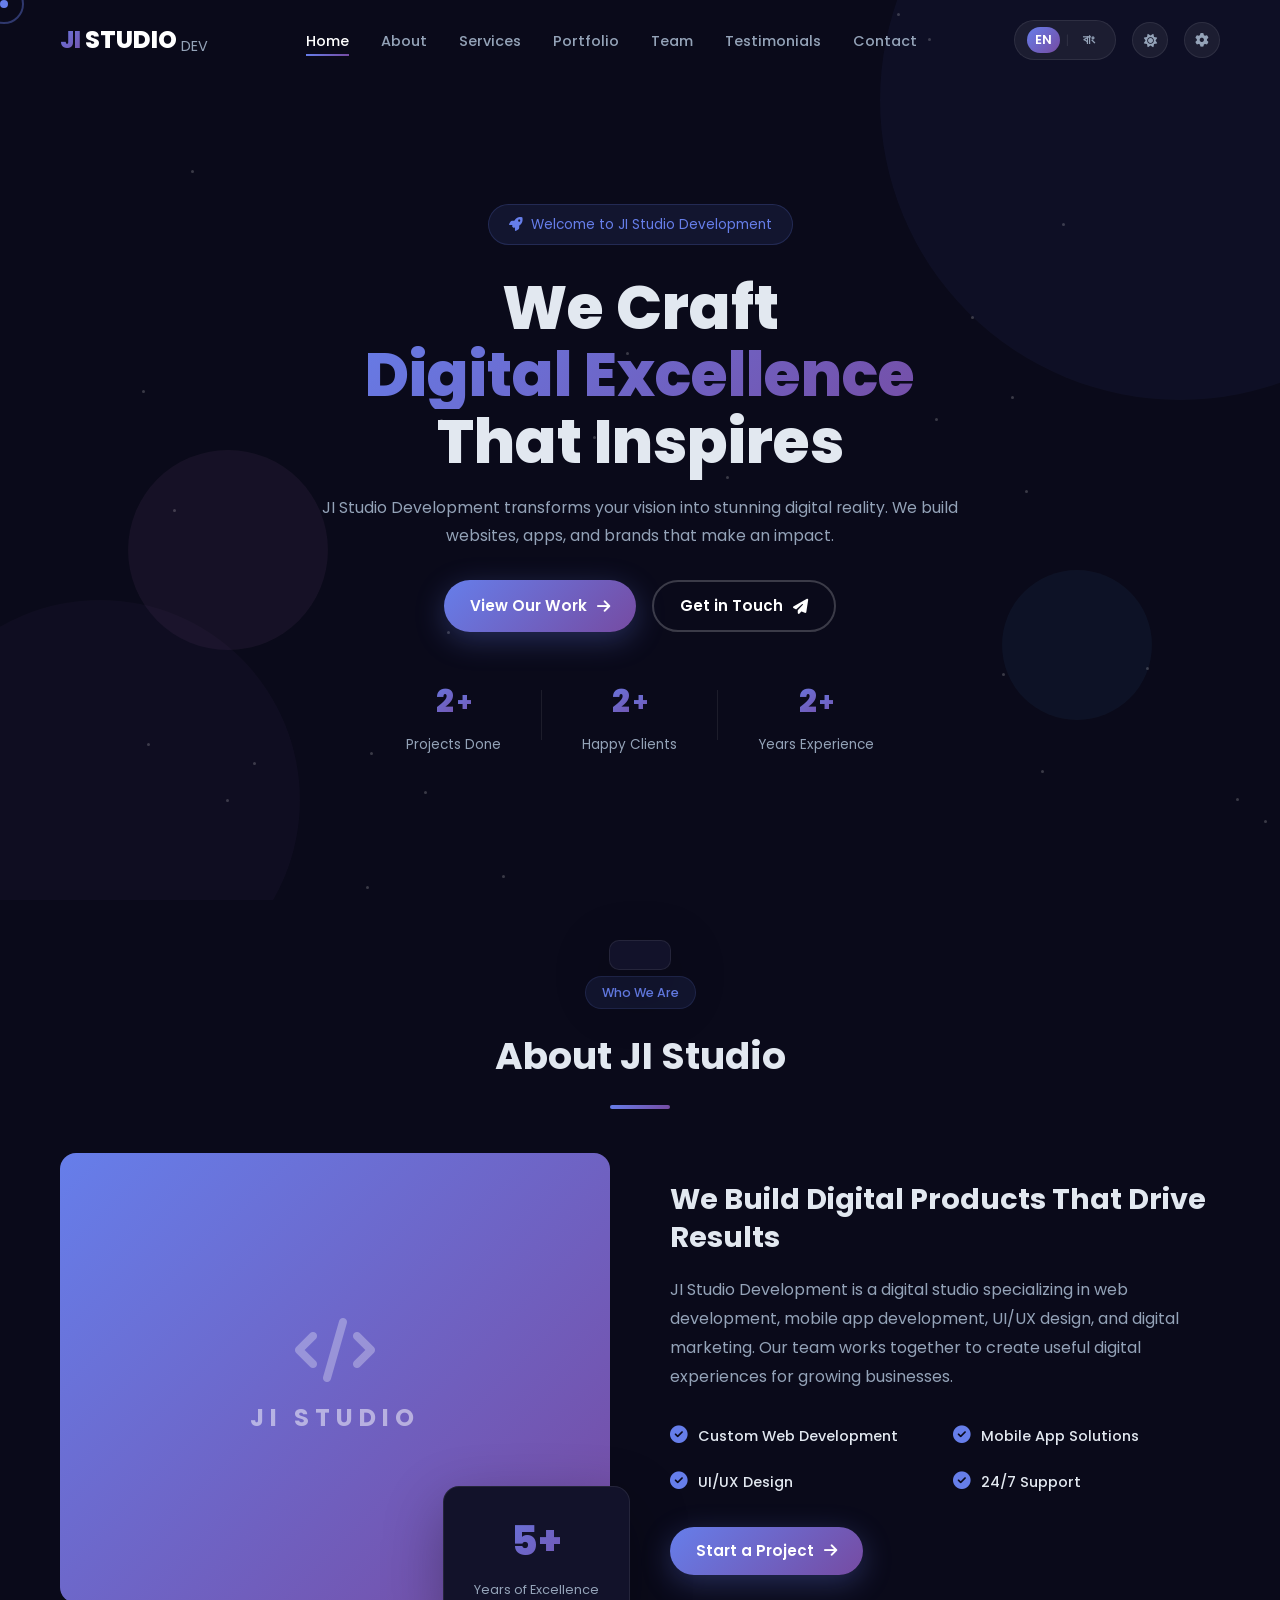
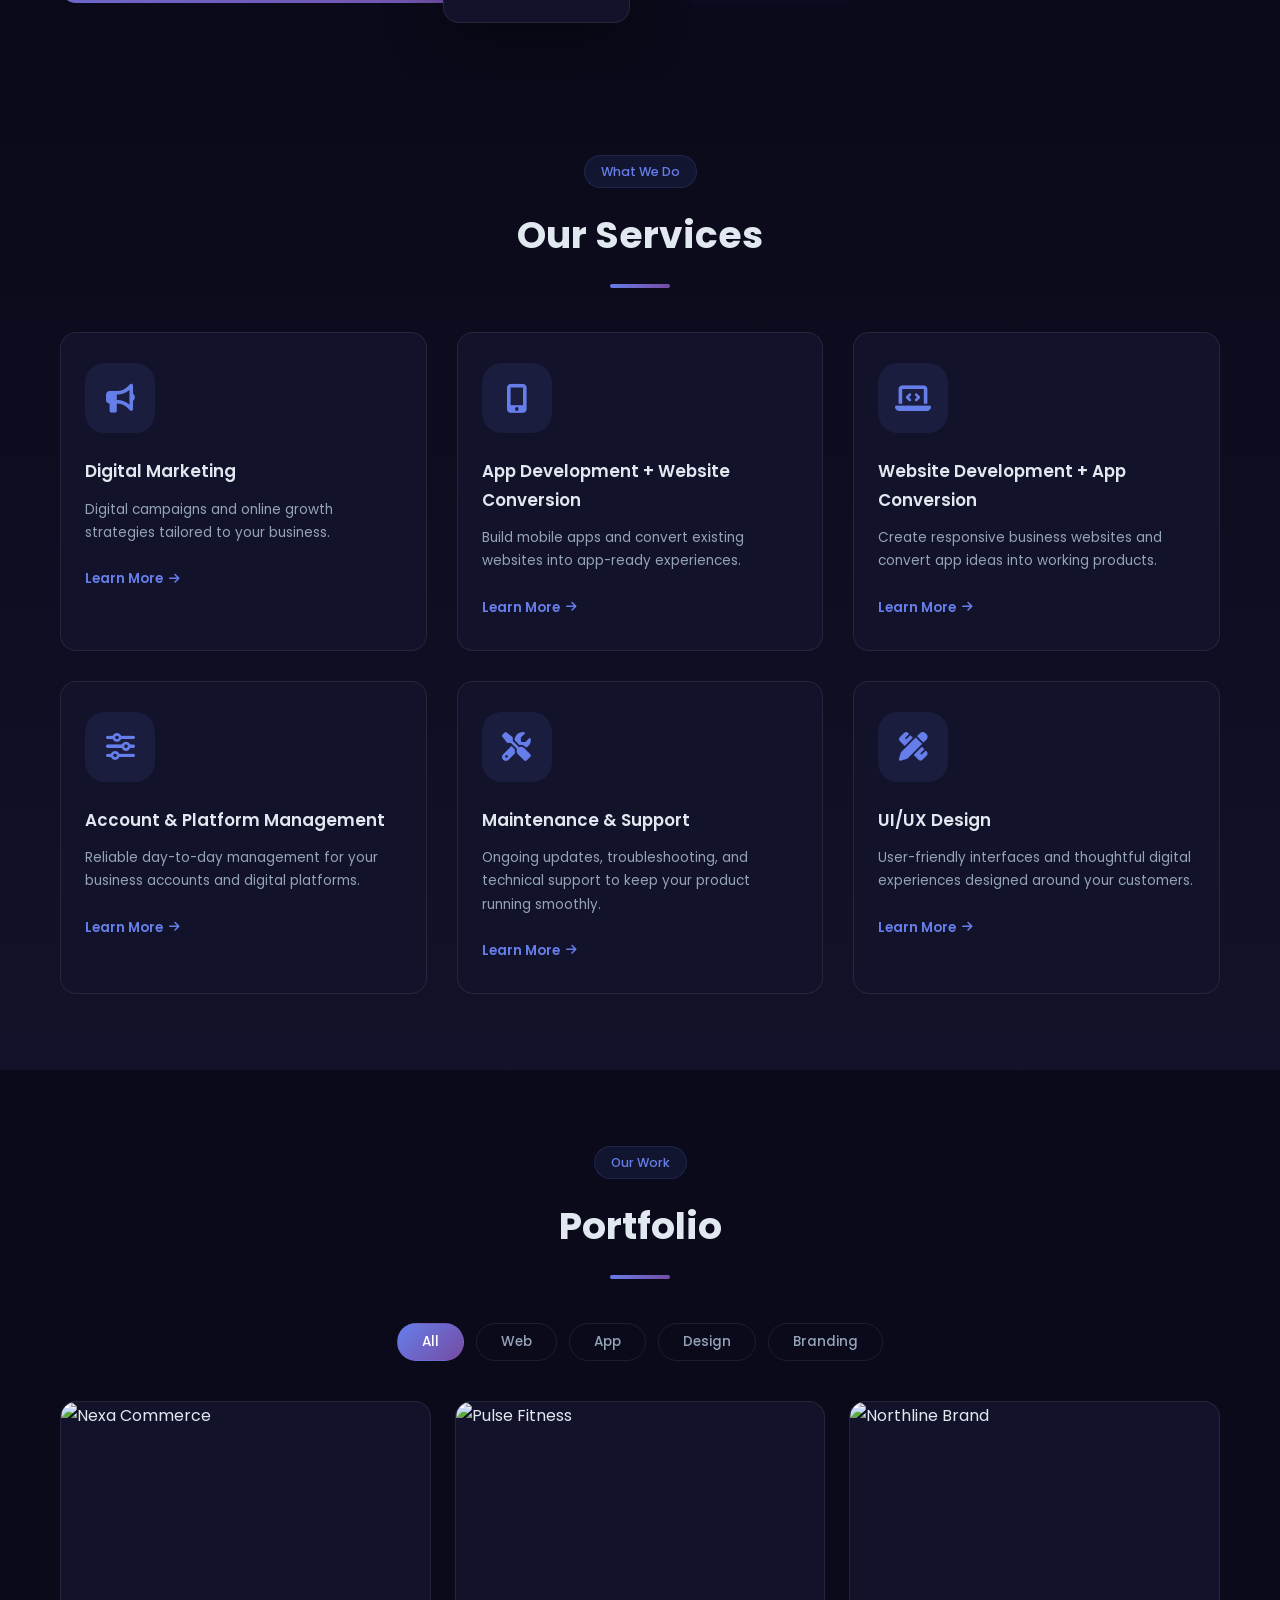
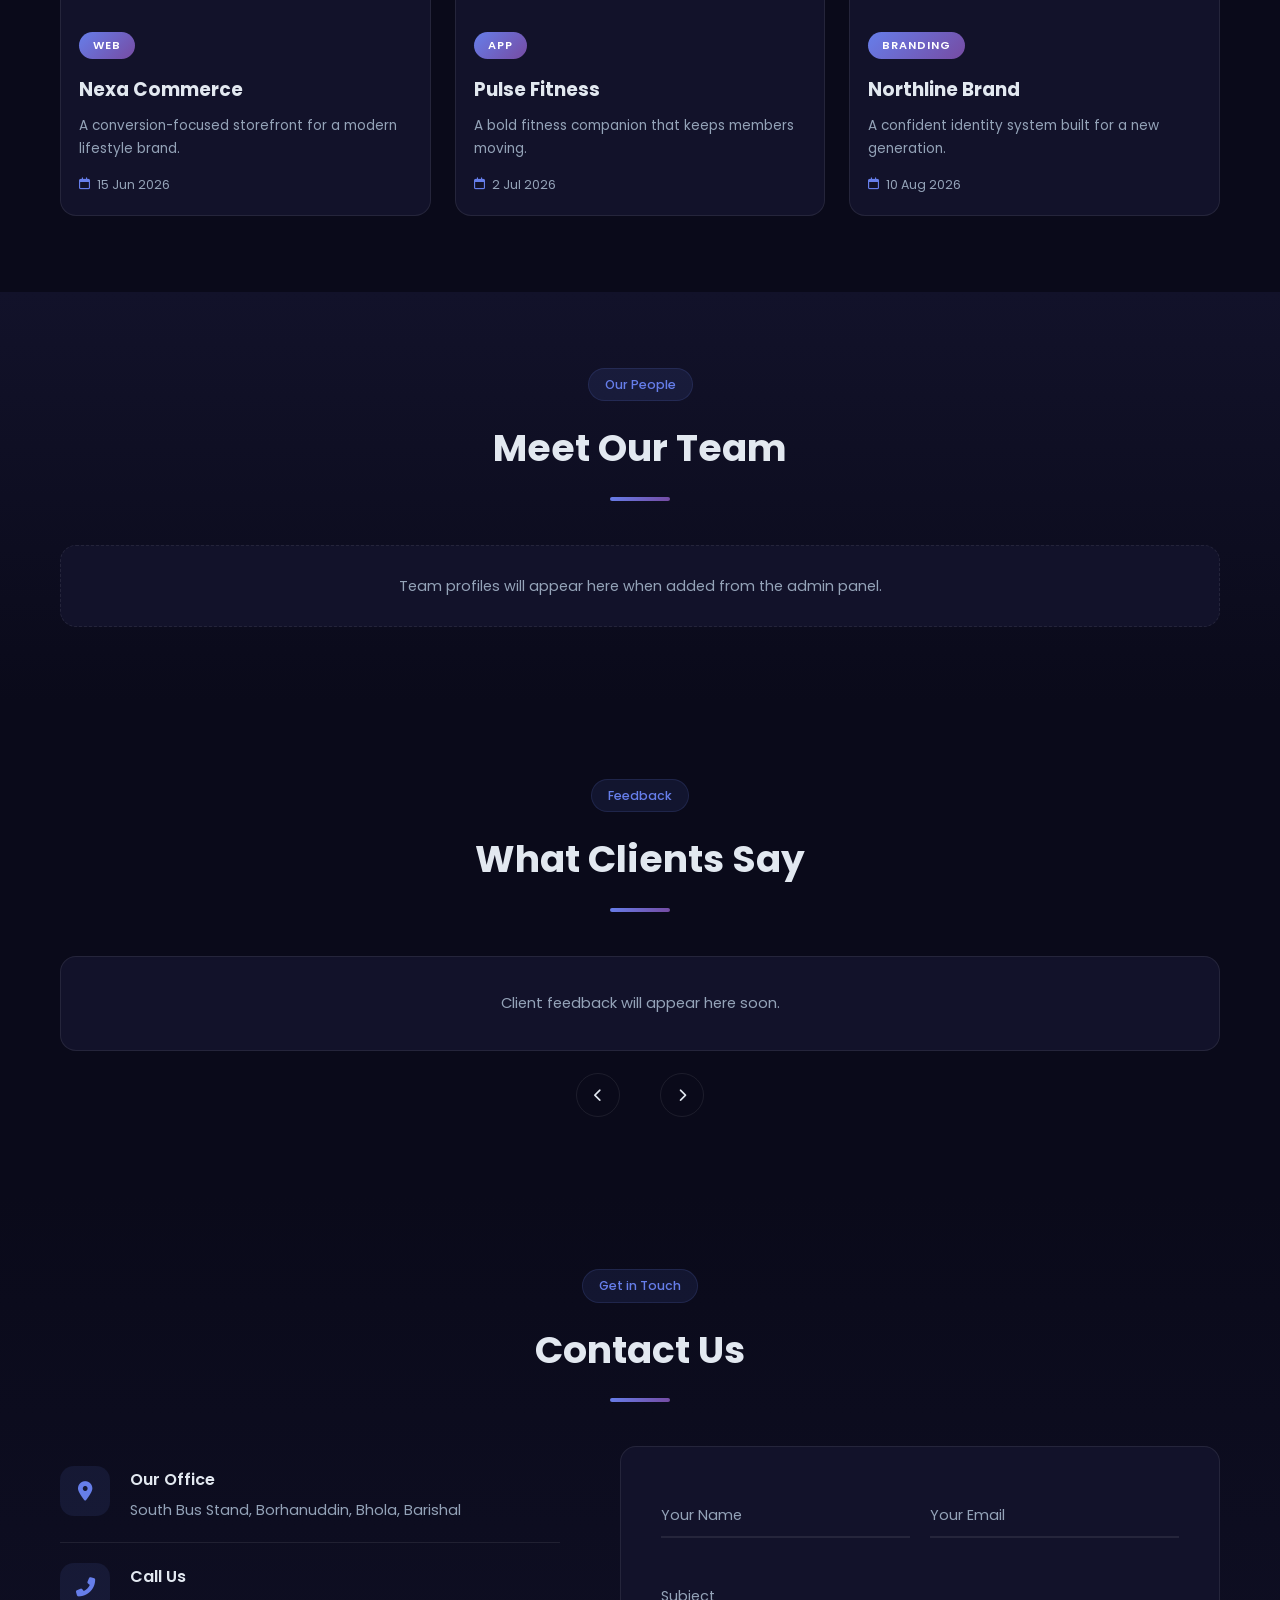
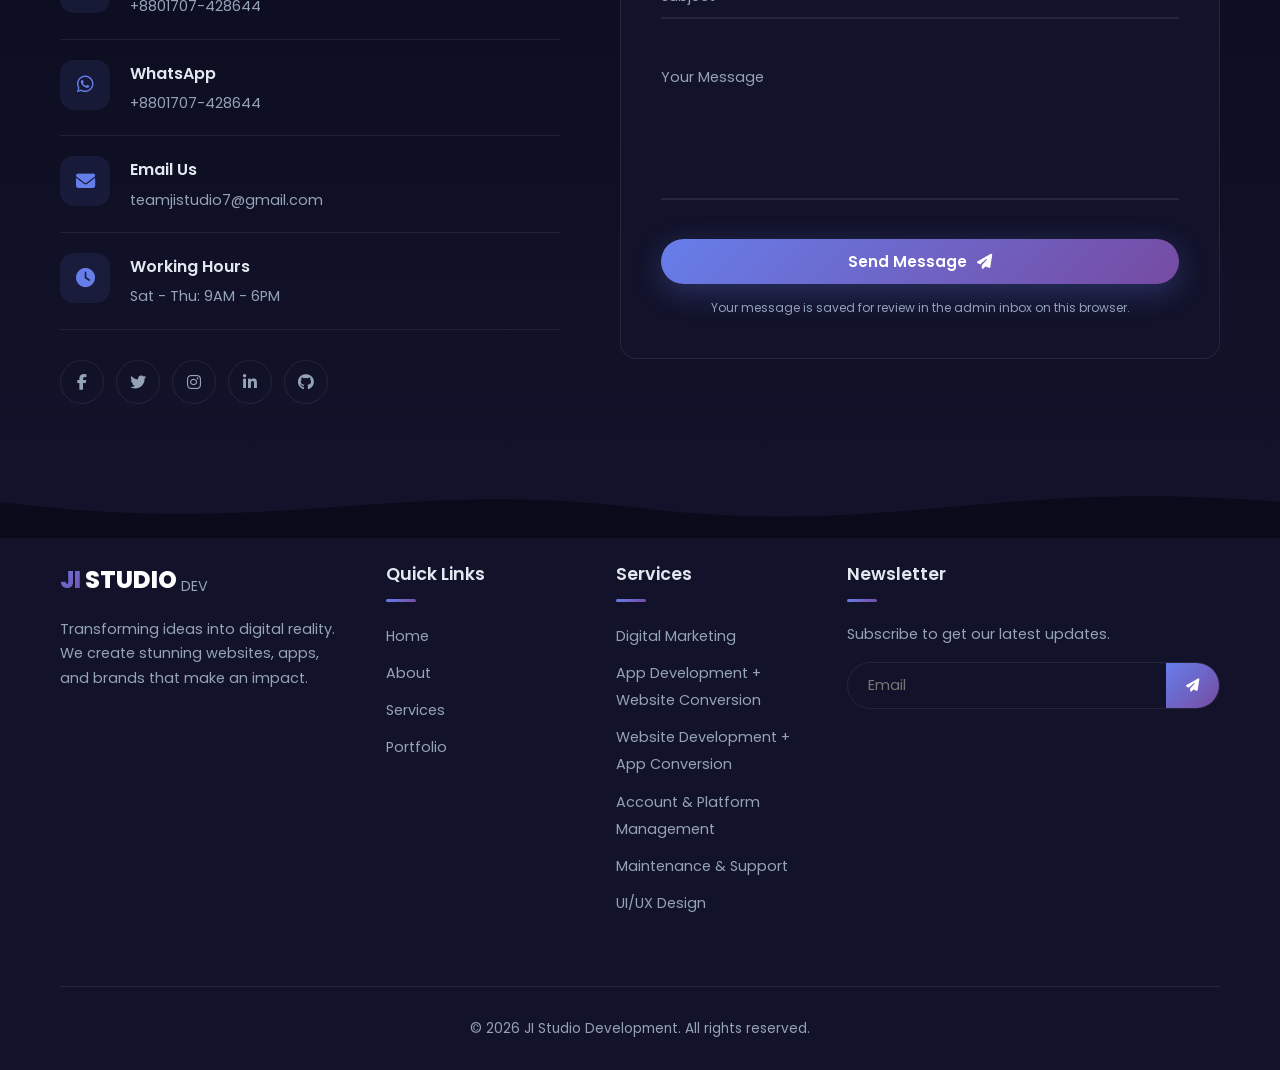
==== commit 803fdb81: "Update JI Studio website experience Add admin-managed homepage stats, client testimonials, team prof" ====
--- a/web/index.html
+++ b/web/index.html
@@ -3,7 +3,7 @@
 <head>
     <meta charset="UTF-8">
     <meta name="viewport" content="width=device-width, initial-scale=1.0">
-    <title>GI Studio Development</title>
+    <title>JI Studio Development</title>
     <link rel="stylesheet" href="style.css">
     <link href="https://fonts.googleapis.com/css2?family=Poppins:wght@300;400;500;600;700;800;900&family=Hind+Siliguri:wght@300;400;500;600;700&display=swap" rel="stylesheet">
     <link rel="stylesheet" href="https://cdnjs.cloudflare.com/ajax/libs/font-awesome/6.5.0/css/all.min.css">
@@ -18,7 +18,7 @@
                 <div class="loader-circle"></div>
                 <div class="loader-circle"></div>
             </div>
-            <span class="loader-text">GI STUDIO</span>
+            <span class="loader-text">JI STUDIO</span>
         </div>
     </div>
 
@@ -30,7 +30,7 @@
     <nav class="navbar" id="navbar">
         <div class="nav-container">
             <a href="#" class="logo">
-                <span class="logo-gi">GI</span>
+                <span class="logo-gi">JI</span>
                 <span class="logo-studio">STUDIO</span>
                 <span class="logo-dev">DEV</span>
             </a>
@@ -53,6 +53,10 @@
                     <button class="lang-btn" id="langBn" onclick="switchLang('bn')">বাং</button>
                 </div>
 
+                <button class="theme-toggle" id="themeToggle" type="button" aria-label="Switch to light theme" title="Switch theme">
+                    <i class="fas fa-sun"></i>
+                </button>
+
                 <a href="admin.html" class="admin-btn" title="Admin Panel">
                     <i class="fas fa-cog"></i>
                 </a>
@@ -73,15 +77,15 @@
         <div class="hero-content">
             <div class="hero-badge" data-aos="fade-down">
                 <i class="fas fa-rocket"></i>
-                <span data-en="Welcome to the Future" data-bn="ভবিষ্যতে স্বাগতম">Welcome to the Future</span>
+                <span data-en="Welcome to JI Studio Development" data-bn="JI Studio Development-এ স্বাগতম">Welcome to JI Studio Development</span>
             </div>
             <h1 class="hero-title" data-aos="fade-up">
                 <span class="hero-line" data-en="We Craft" data-bn="আমরা তৈরি করি">We Craft</span>
                 <span class="hero-line gradient-text" data-en="Digital Excellence" data-bn="ডিজিটাল উৎকর্ষ">Digital Excellence</span>
                 <span class="hero-line" data-en="That Inspires" data-bn="যা অনুপ্রাণিত করে">That Inspires</span>
             </h1>
-            <p class="hero-desc" data-aos="fade-up" data-delay="200" data-en="GI Studio Development transforms your vision into stunning digital reality. We build websites, apps, and brands that make an impact." data-bn="জিআই স্টুডিও ডেভেলপমেন্ট আপনার স্বপ্নকে অসাধারণ ডিজিটাল বাস্তবতায় রূপান্তরিত করে। আমরা ওয়েবসাইট, অ্যাপ এবং ব্র্যান্ড তৈরি করি যা প্রভাব ফেলে।">
-                GI Studio Development transforms your vision into stunning digital reality. We build websites, apps, and brands that make an impact.
+            <p class="hero-desc" data-aos="fade-up" data-delay="200" data-en="JI Studio Development transforms your vision into stunning digital reality. We build websites, apps, and brands that make an impact." data-bn="JI Studio Development আপনার স্বপ্নকে অসাধারণ ডিজিটাল বাস্তবতায় রূপান্তরিত করে। আমরা ওয়েবসাইট, অ্যাপ এবং ব্র্যান্ড তৈরি করি যা প্রভাব ফেলে।">
+                JI Studio Development transforms your vision into stunning digital reality. We build websites, apps, and brands that make an impact.
             </p>
             <div class="hero-btns" data-aos="fade-up" data-delay="400">
                 <a href="#portfolio" class="btn btn-primary">
@@ -95,28 +99,20 @@
             </div>
             <div class="hero-stats" data-aos="fade-up" data-delay="600">
                 <div class="stat-item">
-                    <span class="stat-number" data-count="150">0</span><span class="stat-plus">+</span>
+                    <span class="stat-number" data-stat="projects" aria-live="polite">2</span><span class="stat-plus">+</span>
                     <span class="stat-label" data-en="Projects Done" data-bn="প্রজেক্ট সম্পন্ন">Projects Done</span>
                 </div>
                 <div class="stat-divider"></div>
                 <div class="stat-item">
-                    <span class="stat-number" data-count="80">0</span><span class="stat-plus">+</span>
+                    <span class="stat-number" data-stat="clients" aria-live="polite">2</span><span class="stat-plus">+</span>
                     <span class="stat-label" data-en="Happy Clients" data-bn="সন্তুষ্ট ক্লায়েন্ট">Happy Clients</span>
                 </div>
                 <div class="stat-divider"></div>
                 <div class="stat-item">
-                    <span class="stat-number" data-count="5">0</span><span class="stat-plus">+</span>
+                    <span class="stat-number" data-stat="experience" aria-live="polite">2</span><span class="stat-plus">+</span>
                     <span class="stat-label" data-en="Years Experience" data-bn="বছরের অভিজ্ঞতা">Years Experience</span>
                 </div>
             </div>
-        </div>
-        <div class="hero-scroll">
-            <a href="#about" class="scroll-indicator">
-                <span class="mouse">
-                    <span class="wheel"></span>
-                </span>
-                <span class="scroll-text" data-en="Scroll Down" data-bn="নিচে স্ক্রল করুন">Scroll Down</span>
-            </a>
         </div>
         <div class="hero-shapes">
             <div class="shape shape-1"></div>
@@ -131,7 +127,7 @@
         <div class="container">
             <div class="section-header" data-aos="fade-up">
                 <span class="section-tag" data-en="Who We Are" data-bn="আমরা কে">Who We Are</span>
-                <h2 class="section-title" data-en="About GI Studio" data-bn="জিআই স্টুডিও সম্পর্কে">About GI Studio</h2>
+                <h2 class="section-title" data-en="About JI Studio" data-bn="JI Studio সম্পর্কে">About JI Studio</h2>
                 <div class="title-line"></div>
             </div>
             <div class="about-grid">
@@ -139,7 +135,7 @@
                     <div class="about-img-wrapper">
                         <div class="about-img-placeholder">
                             <i class="fas fa-code"></i>
-                            <span>GI STUDIO</span>
+                            <span>JI STUDIO</span>
                         </div>
                         <div class="about-experience-badge">
                             <span class="exp-number">5+</span>
@@ -149,8 +145,8 @@
                 </div>
                 <div class="about-content" data-aos="fade-left">
                     <h3 data-en="We Build Digital Products That Drive Results" data-bn="আমরা ডিজিটাল পণ্য তৈরি করি যা ফলাফল আনে">We Build Digital Products That Drive Results</h3>
-                    <p data-en="GI Studio Development is a full-service digital agency specializing in web development, mobile app development, UI/UX design, and digital branding. Our team of passionate developers and designers work together to create exceptional digital experiences." data-bn="জিআই স্টুডিও ডেভেলপমেন্ট একটি পূর্ণ-সেবা ডিজিটাল এজেন্সি যা ওয়েব ডেভেলপমেন্ট, মোবাইল অ্যাপ ডেভেলপমেন্ট, ইউআই/ইউএক্স ডিজাইন এবং ডিজিটাল ব্র্যান্ডিংয়ে বিশেষজ্ঞ। আমাদের আবেগী ডেভেলপার এবং ডিজাইনারদের দল অসাধারণ ডিজিটাল অভিজ্ঞতা তৈরি করতে একসাথে কাজ করে।">
-                        GI Studio Development is a full-service digital agency specializing in web development, mobile app development, UI/UX design, and digital branding. Our team of passionate developers and designers work together to create exceptional digital experiences.
+                    <p data-en="JI Studio Development is a digital studio specializing in web development, mobile app development, UI/UX design, and digital marketing. Our team works together to create useful digital experiences for growing businesses." data-bn="JI Studio Development ওয়েবসাইট, মোবাইল অ্যাপ, UI/UX ডিজাইন এবং ডিজিটাল মার্কেটিংয়ে কাজ করে। আমাদের টিম ব্যবসার জন্য কার্যকর ডিজিটাল অভিজ্ঞতা তৈরি করে।">
+                        JI Studio Development is a digital studio specializing in web development, mobile app development, UI/UX design, and digital marketing. Our team works together to create useful digital experiences for growing businesses.
                     </p>
                     <div class="about-features">
                         <div class="feature-item">
@@ -190,56 +186,56 @@
             <div class="services-grid">
                 <div class="service-card" data-aos="fade-up" data-delay="0">
                     <div class="service-icon-wrap">
+                        <div class="service-icon"><i class="fas fa-bullhorn"></i></div>
+                        <div class="service-icon-bg"></div>
+                    </div>
+                    <h3 data-en="Digital Marketing" data-bn="ডিজিটাল মার্কেটিং">Digital Marketing</h3>
+                    <p data-en="Digital campaigns and online growth strategies tailored to your business." data-bn="আপনার ব্যবসার জন্য উপযোগী ডিজিটাল ক্যাম্পেইন ও অনলাইন প্রবৃদ্ধির কৌশল।">Digital campaigns and online growth strategies tailored to your business.</p>
+                    <a href="#" class="service-link" data-en="Learn More" data-bn="আরও জানুন">Learn More <i class="fas fa-arrow-right"></i></a>
+                </div>
+                <div class="service-card" data-aos="fade-up" data-delay="100">
+                    <div class="service-icon-wrap">
+                        <div class="service-icon"><i class="fas fa-mobile-alt"></i></div>
+                        <div class="service-icon-bg"></div>
+                    </div>
+                    <h3 data-en="App Development + Website Conversion" data-bn="অ্যাপ ডেভেলপমেন্ট + ওয়েবসাইট কনভার্সন">App Development + Website Conversion</h3>
+                    <p data-en="Build mobile apps and convert existing websites into app-ready experiences." data-bn="মোবাইল অ্যাপ তৈরি এবং বিদ্যমান ওয়েবসাইটকে অ্যাপ-উপযোগী অভিজ্ঞতায় রূপান্তর।">Build mobile apps and convert existing websites into app-ready experiences.</p>
+                    <a href="#" class="service-link" data-en="Learn More" data-bn="আরও জানুন">Learn More <i class="fas fa-arrow-right"></i></a>
+                </div>
+                <div class="service-card" data-aos="fade-up" data-delay="200">
+                    <div class="service-icon-wrap">
                         <div class="service-icon"><i class="fas fa-laptop-code"></i></div>
                         <div class="service-icon-bg"></div>
                     </div>
-                    <h3 data-en="Web Development" data-bn="ওয়েব ডেভেলপমেন্ট">Web Development</h3>
-                    <p data-en="Building responsive, fast, and scalable websites using cutting-edge technologies." data-bn="অত্যাধুনিক প্রযুক্তি ব্যবহার করে রেসপনসিভ, দ্রুত এবং স্কেলেবল ওয়েবসাইট তৈরি।">Building responsive, fast, and scalable websites using cutting-edge technologies.</p>
-                    <a href="#" class="service-link" data-en="Learn More" data-bn="আরও জানুন">Learn More <i class="fas fa-arrow-right"></i></a>
-                </div>
-                <div class="service-card" data-aos="fade-up" data-delay="100">
-                    <div class="service-icon-wrap">
-                        <div class="service-icon"><i class="fas fa-mobile-alt"></i></div>
-                        <div class="service-icon-bg"></div>
-                    </div>
-                    <h3 data-en="App Development" data-bn="অ্যাপ ডেভেলপমেন্ট">App Development</h3>
-                    <p data-en="Native and cross-platform mobile applications for iOS and Android." data-bn="iOS এবং Android এর জন্য নেটিভ এবং ক্রস-প্ল্যাটফর্ম মোবাইল অ্যাপ্লিকেশন।">Native and cross-platform mobile applications for iOS and Android.</p>
-                    <a href="#" class="service-link" data-en="Learn More" data-bn="আরও জানুন">Learn More <i class="fas fa-arrow-right"></i></a>
-                </div>
-                <div class="service-card" data-aos="fade-up" data-delay="200">
-                    <div class="service-icon-wrap">
-                        <div class="service-icon"><i class="fas fa-paint-brush"></i></div>
-                        <div class="service-icon-bg"></div>
-                    </div>
-                    <h3 data-en="UI/UX Design" data-bn="ইউআই/ইউএক্স ডিজাইন">UI/UX Design</h3>
-                    <p data-en="Creating intuitive and beautiful user interfaces that users love." data-bn="স্বজ্ঞাত এবং সুন্দর ইউজার ইন্টারফেস তৈরি যা ব্যবহারকারীরা পছন্দ করে।">Creating intuitive and beautiful user interfaces that users love.</p>
+                    <h3 data-en="Website Development + App Conversion" data-bn="ওয়েবসাইট ডেভেলপমেন্ট + অ্যাপ কনভার্সন">Website Development + App Conversion</h3>
+                    <p data-en="Create responsive business websites and convert app ideas into working products." data-bn="রেসপনসিভ ব্যবসায়িক ওয়েবসাইট তৈরি এবং অ্যাপের ধারণাকে কার্যকর পণ্যে রূপান্তর।">Create responsive business websites and convert app ideas into working products.</p>
                     <a href="#" class="service-link" data-en="Learn More" data-bn="আরও জানুন">Learn More <i class="fas fa-arrow-right"></i></a>
                 </div>
                 <div class="service-card" data-aos="fade-up" data-delay="300">
                     <div class="service-icon-wrap">
-                        <div class="service-icon"><i class="fas fa-bullhorn"></i></div>
-                        <div class="service-icon-bg"></div>
-                    </div>
-                    <h3 data-en="Digital Marketing" data-bn="ডিজিটাল মার্কেটিং">Digital Marketing</h3>
-                    <p data-en="SEO, social media marketing, and PPC campaigns that deliver results." data-bn="এসইও, সোশ্যাল মিডিয়া মার্কেটিং এবং পিপিসি ক্যাম্পেইন যা ফলাফল দেয়।">SEO, social media marketing, and PPC campaigns that deliver results.</p>
+                        <div class="service-icon"><i class="fas fa-sliders"></i></div>
+                        <div class="service-icon-bg"></div>
+                    </div>
+                    <h3 data-en="Account &amp; Platform Management" data-bn="অ্যাকাউন্ট ও প্ল্যাটফর্ম ব্যবস্থাপনা">Account &amp; Platform Management</h3>
+                    <p data-en="Reliable day-to-day management for your business accounts and digital platforms." data-bn="আপনার ব্যবসার অ্যাকাউন্ট ও ডিজিটাল প্ল্যাটফর্মের নিয়মিত নির্ভরযোগ্য ব্যবস্থাপনা।">Reliable day-to-day management for your business accounts and digital platforms.</p>
                     <a href="#" class="service-link" data-en="Learn More" data-bn="আরও জানুন">Learn More <i class="fas fa-arrow-right"></i></a>
                 </div>
                 <div class="service-card" data-aos="fade-up" data-delay="400">
                     <div class="service-icon-wrap">
-                        <div class="service-icon"><i class="fas fa-palette"></i></div>
-                        <div class="service-icon-bg"></div>
-                    </div>
-                    <h3 data-en="Branding" data-bn="ব্র্যান্ডিং">Branding</h3>
-                    <p data-en="Logo design, brand identity, and visual storytelling for your business." data-bn="আপনার ব্যবসার জন্য লোগো ডিজাইন, ব্র্যান্ড আইডেন্টিটি এবং ভিজ্যুয়াল স্টোরিটেলিং।">Logo design, brand identity, and visual storytelling for your business.</p>
+                        <div class="service-icon"><i class="fas fa-screwdriver-wrench"></i></div>
+                        <div class="service-icon-bg"></div>
+                    </div>
+                    <h3 data-en="Maintenance &amp; Support" data-bn="রক্ষণাবেক্ষণ ও সহায়তা">Maintenance &amp; Support</h3>
+                    <p data-en="Ongoing updates, troubleshooting, and technical support to keep your product running smoothly." data-bn="আপনার পণ্য সচল রাখতে নিয়মিত আপডেট, সমস্যা সমাধান ও প্রযুক্তিগত সহায়তা।">Ongoing updates, troubleshooting, and technical support to keep your product running smoothly.</p>
                     <a href="#" class="service-link" data-en="Learn More" data-bn="আরও জানুন">Learn More <i class="fas fa-arrow-right"></i></a>
                 </div>
                 <div class="service-card" data-aos="fade-up" data-delay="500">
                     <div class="service-icon-wrap">
-                        <div class="service-icon"><i class="fas fa-server"></i></div>
-                        <div class="service-icon-bg"></div>
-                    </div>
-                    <h3 data-en="Cloud Solutions" data-bn="ক্লাউড সমাধান">Cloud Solutions</h3>
-                    <p data-en="Cloud hosting, deployment, and infrastructure management services." data-bn="ক্লাউড হোস্টিং, ডিপ্লয়মেন্ট এবং ইনফ্রাস্ট্রাকচার ম্যানেজমেন্ট সেবা।">Cloud hosting, deployment, and infrastructure management services.</p>
+                        <div class="service-icon"><i class="fas fa-pen-ruler"></i></div>
+                        <div class="service-icon-bg"></div>
+                    </div>
+                    <h3 data-en="UI/UX Design" data-bn="UI/UX ডিজাইন">UI/UX Design</h3>
+                    <p data-en="User-friendly interfaces and thoughtful digital experiences designed around your customers." data-bn="আপনার গ্রাহকদের জন্য সহজ, ব্যবহারবান্ধব ইন্টারফেস ও চিন্তাশীল ডিজিটাল অভিজ্ঞতা।">User-friendly interfaces and thoughtful digital experiences designed around your customers.</p>
                     <a href="#" class="service-link" data-en="Learn More" data-bn="আরও জানুন">Learn More <i class="fas fa-arrow-right"></i></a>
                 </div>
             </div>
@@ -279,76 +275,8 @@
                 <h2 class="section-title" data-en="Meet Our Team" data-bn="আমাদের টিমের সাথে পরিচিত হন">Meet Our Team</h2>
                 <div class="title-line"></div>
             </div>
-            <div class="team-grid">
-                <div class="team-card" data-aos="fade-up" data-delay="0">
-                    <div class="team-img">
-                        <div class="team-img-placeholder">
-                            <i class="fas fa-user"></i>
-                        </div>
-                        <div class="team-social">
-                            <a href="#"><i class="fab fa-facebook-f"></i></a>
-                            <a href="#"><i class="fab fa-twitter"></i></a>
-                            <a href="#"><i class="fab fa-linkedin-in"></i></a>
-                            <a href="#"><i class="fab fa-github"></i></a>
-                        </div>
-                    </div>
-                    <div class="team-info">
-                        <h4>Rakib Hassan</h4>
-                        <span data-en="Founder & CEO" data-bn="প্রতিষ্ঠাতা ও সিইও">Founder & CEO</span>
-                    </div>
-                </div>
-                <div class="team-card" data-aos="fade-up" data-delay="100">
-                    <div class="team-img">
-                        <div class="team-img-placeholder">
-                            <i class="fas fa-user"></i>
-                        </div>
-                        <div class="team-social">
-                            <a href="#"><i class="fab fa-facebook-f"></i></a>
-                            <a href="#"><i class="fab fa-twitter"></i></a>
-                            <a href="#"><i class="fab fa-linkedin-in"></i></a>
-                            <a href="#"><i class="fab fa-dribbble"></i></a>
-                        </div>
-                    </div>
-                    <div class="team-info">
-                        <h4>Nusrat Jahan</h4>
-                        <span data-en="Lead Designer" data-bn="লিড ডিজাইনার">Lead Designer</span>
-                    </div>
-                </div>
-                <div class="team-card" data-aos="fade-up" data-delay="200">
-                    <div class="team-img">
-                        <div class="team-img-placeholder">
-                            <i class="fas fa-user"></i>
-                        </div>
-                        <div class="team-social">
-                            <a href="#"><i class="fab fa-facebook-f"></i></a>
-                            <a href="#"><i class="fab fa-twitter"></i></a>
-                            <a href="#"><i class="fab fa-linkedin-in"></i></a>
-                            <a href="#"><i class="fab fa-github"></i></a>
-                        </div>
-                    </div>
-                    <div class="team-info">
-                        <h4>Tanvir Ahmed</h4>
-                        <span data-en="Full Stack Developer" data-bn="ফুল স্ট্যাক ডেভেলপার">Full Stack Developer</span>
-                    </div>
-                </div>
-                <div class="team-card" data-aos="fade-up" data-delay="300">
-                    <div class="team-img">
-                        <div class="team-img-placeholder">
-                            <i class="fas fa-user"></i>
-                        </div>
-                        <div class="team-social">
-                            <a href="#"><i class="fab fa-facebook-f"></i></a>
-                            <a href="#"><i class="fab fa-twitter"></i></a>
-                            <a href="#"><i class="fab fa-linkedin-in"></i></a>
-                            <a href="#"><i class="fab fa-behance"></i></a>
-                        </div>
-                    </div>
-                    <div class="team-info">
-                        <h4>Fariha Islam</h4>
-                        <span data-en="Marketing Lead" data-bn="মার্কেটিং লিড">Marketing Lead</span>
-                    </div>
-                </div>
-            </div>
+            <div class="team-grid" id="teamGrid"></div>
+            <div class="team-empty" id="teamEmpty" data-en="Team profiles will appear here when added from the admin panel." data-bn="অ্যাডমিন প্যানেল থেকে যোগ করলে টিমের তথ্য এখানে দেখা যাবে।">Team profiles will appear here when added from the admin panel.</div>
         </div>
     </section>
 
@@ -361,47 +289,7 @@
                 <div class="title-line"></div>
             </div>
             <div class="testimonials-slider" data-aos="fade-up">
-                <div class="testimonial-track" id="testimonialTrack">
-                    <div class="testimonial-card">
-                        <div class="testimonial-stars">
-                            <i class="fas fa-star"></i><i class="fas fa-star"></i><i class="fas fa-star"></i><i class="fas fa-star"></i><i class="fas fa-star"></i>
-                        </div>
-                        <p data-en="GI Studio transformed our online presence completely. Their team delivered beyond our expectations with a stunning website." data-bn="জিআই স্টুডিও আমাদের অনলাইন উপস্থিতি সম্পূর্ণরূপে পরিবর্তন করেছে। তাদের টিম একটি অসাধারণ ওয়েবসাইট দিয়ে আমাদের প্রত্যাশার বাইরে ডেলিভারি দিয়েছে।">"GI Studio transformed our online presence completely. Their team delivered beyond our expectations with a stunning website."</p>
-                        <div class="testimonial-author">
-                            <div class="author-avatar"><i class="fas fa-user"></i></div>
-                            <div class="author-info">
-                                <h5>Kamal Uddin</h5>
-                                <span>CEO, TechBD</span>
-                            </div>
-                        </div>
-                    </div>
-                    <div class="testimonial-card">
-                        <div class="testimonial-stars">
-                            <i class="fas fa-star"></i><i class="fas fa-star"></i><i class="fas fa-star"></i><i class="fas fa-star"></i><i class="fas fa-star"></i>
-                        </div>
-                        <p data-en="The mobile app they built for us increased our sales by 200%. Highly professional and creative team!" data-bn="তারা আমাদের জন্য যে মোবাইল অ্যাপ তৈরি করেছে তা আমাদের বিক্রয় ২০০% বাড়িয়েছে। অত্যন্ত পেশাদার এবং সৃজনশীল দল!">"The mobile app they built for us increased our sales by 200%. Highly professional and creative team!"</p>
-                        <div class="testimonial-author">
-                            <div class="author-avatar"><i class="fas fa-user"></i></div>
-                            <div class="author-info">
-                                <h5>Sarah Ahmed</h5>
-                                <span>Founder, ShopEasy</span>
-                            </div>
-                        </div>
-                    </div>
-                    <div class="testimonial-card">
-                        <div class="testimonial-stars">
-                            <i class="fas fa-star"></i><i class="fas fa-star"></i><i class="fas fa-star"></i><i class="fas fa-star"></i><i class="fas fa-star-half-alt"></i>
-                        </div>
-                        <p data-en="Outstanding branding work! They understood our vision perfectly and created a brand identity that truly represents us." data-bn="অসাধারণ ব্র্যান্ডিং কাজ! তারা আমাদের ভিশন পুরোপুরি বুঝেছে এবং একটি ব্র্যান্ড আইডেন্টিটি তৈরি করেছে যা সত্যিই আমাদের প্রতিনিধিত্ব করে।">"Outstanding branding work! They understood our vision perfectly and created a brand identity that truly represents us."</p>
-                        <div class="testimonial-author">
-                            <div class="author-avatar"><i class="fas fa-user"></i></div>
-                            <div class="author-info">
-                                <h5>Mehedi Hasan</h5>
-                                <span>Director, GreenLife</span>
-                            </div>
-                        </div>
-                    </div>
-                </div>
+                <div class="testimonial-track" id="testimonialTrack" aria-live="polite"></div>
                 <div class="testimonial-controls">
                     <button class="test-btn test-prev" onclick="slideTestimonial(-1)"><i class="fas fa-chevron-left"></i></button>
                     <div class="test-dots" id="testDots"></div>
@@ -425,21 +313,28 @@
                         <div class="contact-icon"><i class="fas fa-map-marker-alt"></i></div>
                         <div>
                             <h4 data-en="Our Office" data-bn="আমাদের অফিস">Our Office</h4>
-                            <p>Dhaka, Bangladesh</p>
+                            <p>South Bus Stand, Borhanuddin, Bhola, Barishal</p>
                         </div>
                     </div>
                     <div class="contact-info-card">
                         <div class="contact-icon"><i class="fas fa-phone-alt"></i></div>
                         <div>
                             <h4 data-en="Call Us" data-bn="কল করুন">Call Us</h4>
-                            <p>+880 1XXX-XXXXXX</p>
+                            <p><a href="tel:+8801707428644">+8801707-428644</a></p>
+                        </div>
+                    </div>
+                    <div class="contact-info-card">
+                        <div class="contact-icon"><i class="fab fa-whatsapp"></i></div>
+                        <div>
+                            <h4 data-en="WhatsApp" data-bn="হোয়াটসঅ্যাপ">WhatsApp</h4>
+                            <p><a href="https://wa.me/8801707428644" target="_blank" rel="noopener noreferrer">+8801707-428644</a></p>
                         </div>
                     </div>
                     <div class="contact-info-card">
                         <div class="contact-icon"><i class="fas fa-envelope"></i></div>
                         <div>
                             <h4 data-en="Email Us" data-bn="ইমেইল করুন">Email Us</h4>
-                            <p>hello@gistudio.dev</p>
+                            <p><a href="mailto:teamjistudio7@gmail.com">teamjistudio7@gmail.com</a></p>
                         </div>
                     </div>
                     <div class="contact-info-card">
@@ -450,7 +345,7 @@
                         </div>
                     </div>
                     <div class="contact-socials">
-                        <a href="#" class="social-link"><i class="fab fa-facebook-f"></i></a>
+                        <a href="https://www.facebook.com/share/1GhJcmo8rh/" class="social-link" target="_blank" rel="noopener noreferrer" aria-label="JI Studio Development on Facebook"><i class="fab fa-facebook-f"></i></a>
                         <a href="#" class="social-link"><i class="fab fa-twitter"></i></a>
                         <a href="#" class="social-link"><i class="fab fa-instagram"></i></a>
                         <a href="#" class="social-link"><i class="fab fa-linkedin-in"></i></a>
@@ -485,6 +380,7 @@
                             <span data-en="Send Message" data-bn="বার্তা পাঠান">Send Message</span>
                             <i class="fas fa-paper-plane"></i>
                         </button>
+                        <small class="contact-form-note" data-en="Your message is saved for review in the admin inbox on this browser." data-bn="এই ব্রাউজারের অ্যাডমিন ইনবক্সে আপনার বার্তাটি সংরক্ষিত হবে।">Your message is saved for review in the admin inbox on this browser.</small>
                     </form>
                 </div>
             </div>
@@ -502,7 +398,7 @@
             <div class="footer-grid">
                 <div class="footer-col">
                     <div class="footer-logo">
-                        <span class="logo-gi">GI</span>
+                        <span class="logo-gi">JI</span>
                         <span class="logo-studio">STUDIO</span>
                         <span class="logo-dev">DEV</span>
                     </div>
@@ -522,10 +418,12 @@
                 <div class="footer-col">
                     <h4 data-en="Services" data-bn="সেবাসমূহ">Services</h4>
                     <ul>
-                        <li><a href="#" data-en="Web Development" data-bn="ওয়েব ডেভেলপমেন্ট">Web Development</a></li>
-                        <li><a href="#" data-en="App Development" data-bn="অ্যাপ ডেভেলপমেন্ট">App Development</a></li>
-                        <li><a href="#" data-en="UI/UX Design" data-bn="ইউআই/ইউএক্স ডিজাইন">UI/UX Design</a></li>
-                        <li><a href="#" data-en="Branding" data-bn="ব্র্যান্ডিং">Branding</a></li>
+                        <li><a href="#services" data-en="Digital Marketing" data-bn="ডিজিটাল মার্কেটিং">Digital Marketing</a></li>
+                        <li><a href="#services" data-en="App Development + Website Conversion" data-bn="অ্যাপ ডেভেলপমেন্ট + ওয়েবসাইট কনভার্সন">App Development + Website Conversion</a></li>
+                        <li><a href="#services" data-en="Website Development + App Conversion" data-bn="ওয়েবসাইট ডেভেলপমেন্ট + অ্যাপ কনভার্সন">Website Development + App Conversion</a></li>
+                        <li><a href="#services" data-en="Account &amp; Platform Management" data-bn="অ্যাকাউন্ট ও প্ল্যাটফর্ম ব্যবস্থাপনা">Account &amp; Platform Management</a></li>
+                        <li><a href="#services" data-en="Maintenance &amp; Support" data-bn="রক্ষণাবেক্ষণ ও সহায়তা">Maintenance &amp; Support</a></li>
+                        <li><a href="#services" data-en="UI/UX Design" data-bn="UI/UX ডিজাইন">UI/UX Design</a></li>
                     </ul>
                 </div>
                 <div class="footer-col">
@@ -538,7 +436,7 @@
                 </div>
             </div>
             <div class="footer-bottom">
-                <p>&copy; 2024 GI Studio Development. <span data-en="All rights reserved." data-bn="সর্বস্বত্ব সংরক্ষিত।">All rights reserved.</span></p>
+                <p>&copy; 2026 JI Studio Development. <span data-en="All rights reserved." data-bn="সর্বস্বত্ব সংরক্ষিত।">All rights reserved.</span></p>
             </div>
         </div>
     </footer>
--- a/web/style.css
+++ b/web/style.css
@@ -1,5 +1,5 @@
 /* ===================================
-   GI STUDIO DEVELOPMENT - STYLES
+   JI STUDIO DEVELOPMENT - STYLES
    =================================== */
 
 /* --- CSS Variables --- */
@@ -43,6 +43,7 @@
     scroll-behavior: smooth;
     font-size: 16px;
     scroll-padding-top: 80px;
+    overflow-x: clip;
 }
 
 body {
@@ -79,7 +80,7 @@
 }
 
 .section {
-    padding: 100px 0;
+    padding: 76px 0;
     position: relative;
 }
 
@@ -263,6 +264,24 @@
     gap: 16px;
 }
 
+.theme-toggle {
+    width: 36px;
+    height: 36px;
+    display: grid;
+    place-items: center;
+    border-radius: 50%;
+    background: rgba(255,255,255,0.06);
+    border: 1px solid var(--border);
+    color: var(--text-muted);
+    cursor: pointer;
+    transition: var(--transition);
+}
+
+.theme-toggle:hover {
+    color: var(--primary);
+    transform: rotate(20deg);
+}
+
 /* Language Switcher */
 .lang-switcher {
     display: flex;
@@ -415,10 +434,10 @@
 }
 
 .hero-title {
-    font-size: clamp(2.5rem, 6vw, 4.5rem);
+    font-size: clamp(2.1rem, 5vw, 3.8rem);
     font-weight: 800;
     line-height: 1.1;
-    margin-bottom: 24px;
+    margin-bottom: 18px;
 }
 
 .hero-line {
@@ -433,10 +452,10 @@
 }
 
 .hero-desc {
-    font-size: 1.1rem;
+    font-size: 0.98rem;
     color: var(--text-muted);
     max-width: 650px;
-    margin: 0 auto 40px;
+    margin: 0 auto 30px;
     line-height: 1.8;
 }
 
@@ -445,7 +464,7 @@
     gap: 16px;
     justify-content: center;
     flex-wrap: wrap;
-    margin-bottom: 60px;
+    margin-bottom: 42px;
 }
 
 /* Buttons */
@@ -453,7 +472,7 @@
     display: inline-flex;
     align-items: center;
     gap: 10px;
-    padding: 14px 32px;
+    padding: 11px 26px;
     border-radius: 50px;
     font-size: 0.95rem;
     font-weight: 600;
@@ -531,16 +550,29 @@
 }
 
 .stat-number {
-    font-size: 2.5rem;
+    font-size: 2rem;
     font-weight: 800;
     background: var(--gradient);
     -webkit-background-clip: text;
     -webkit-text-fill-color: transparent;
     background-clip: text;
+    font-variant-numeric: tabular-nums;
+    display: inline-block;
+    min-width: 1ch;
+    transition: transform .2s ease;
+}
+
+.stat-number.counting {
+    animation: statCountPulse .45s ease-in-out infinite alternate;
+}
+
+@keyframes statCountPulse {
+    from { transform: translateY(2px) scale(.98); }
+    to { transform: translateY(-2px) scale(1.02); }
 }
 
 .stat-plus {
-    font-size: 2rem;
+    font-size: 1.6rem;
     font-weight: 700;
     background: var(--gradient);
     -webkit-background-clip: text;
@@ -670,23 +702,23 @@
 /* --- Section Header --- */
 .section-header {
     text-align: center;
-    margin-bottom: 60px;
+    margin-bottom: 44px;
 }
 
 .section-tag {
     display: inline-block;
     background: rgba(102, 126, 234, 0.1);
     color: var(--primary);
-    padding: 6px 20px;
+    padding: 5px 16px;
     border-radius: 30px;
-    font-size: 0.85rem;
+    font-size: 0.78rem;
     font-weight: 500;
     margin-bottom: 16px;
     border: 1px solid rgba(102, 126, 234, 0.15);
 }
 
 .section-title {
-    font-size: clamp(2rem, 4vw, 2.8rem);
+    font-size: clamp(1.7rem, 3.5vw, 2.35rem);
     font-weight: 700;
     margin-bottom: 16px;
 }
@@ -810,7 +842,7 @@
     background: var(--bg-card);
     border: 1px solid var(--border);
     border-radius: var(--radius);
-    padding: 40px 30px;
+    padding: 30px 24px;
     transition: var(--transition);
     position: relative;
     overflow: hidden;
@@ -867,16 +899,20 @@
 }
 
 .service-card h3 {
-    font-size: 1.2rem;
+    font-size: 1.05rem;
     font-weight: 600;
     margin-bottom: 12px;
 }
 
 .service-card p {
     color: var(--text-muted);
-    font-size: 0.9rem;
+    font-size: 0.85rem;
     margin-bottom: 20px;
     line-height: 1.7;
+}
+
+@media (prefers-reduced-motion: reduce) {
+    .stat-number.counting { animation: none; }
 }
 
 .service-link {
@@ -928,8 +964,8 @@
 
 .portfolio-grid {
     display: grid;
-    grid-template-columns: repeat(auto-fill, minmax(350px, 1fr));
-    gap: 30px;
+    grid-template-columns: repeat(auto-fill, minmax(290px, 1fr));
+    gap: 24px;
 }
 
 .portfolio-card {
@@ -947,7 +983,7 @@
 }
 
 .portfolio-image {
-    height: 250px;
+    height: 210px;
     position: relative;
     overflow: hidden;
 }
@@ -986,7 +1022,7 @@
     color: var(--primary-dark);
 }
 
-.portfolio-info { padding: 22px; }
+.portfolio-info { padding: 18px; }
 .portfolio-category {
     color: var(--accent);
     text-transform: uppercase;
@@ -996,6 +1032,15 @@
 }
 .portfolio-info h3 { margin: 5px 0 8px; }
 .portfolio-info p { color: var(--text-muted); font-size: .85rem; }
+.portfolio-date {
+    display: inline-flex;
+    align-items: center;
+    gap: 7px;
+    margin-top: 14px;
+    color: var(--text-muted);
+    font-size: .78rem;
+}
+.portfolio-date i { color: var(--primary); }
 
 .particle {
     position: absolute;
@@ -1205,6 +1250,24 @@
     border-radius: var(--radius);
 }
 
+.team-photo {
+    width: 100%;
+    height: 300px;
+    object-fit: cover;
+    border: 1px solid var(--border);
+    border-radius: var(--radius);
+}
+
+.team-empty {
+    padding: 28px 20px;
+    text-align: center;
+    color: var(--text-muted);
+    background: var(--bg-card);
+    border: 1px dashed var(--border);
+    border-radius: var(--radius);
+    font-size: .9rem;
+}
+
 .team-social {
     position: absolute;
     bottom: 0;
@@ -1265,7 +1328,7 @@
 
 .testimonial-card {
     min-width: 100%;
-    padding: 50px;
+    padding: 36px 30px;
     background: var(--bg-card);
     border: 1px solid var(--border);
     border-radius: var(--radius);
@@ -1283,7 +1346,7 @@
 }
 
 .testimonial-card > p {
-    font-size: 1.15rem;
+    font-size: 1rem;
     font-style: italic;
     color: var(--text);
     line-height: 1.8;
@@ -1329,7 +1392,18 @@
     align-items: center;
     justify-content: center;
     gap: 20px;
-    margin-top: 30px;
+    margin-top: 22px;
+}
+
+.testimonial-empty {
+    width: 100%;
+    padding: 34px 20px;
+    text-align: center;
+    color: var(--text-muted);
+    background: var(--bg-card);
+    border: 1px solid var(--border);
+    border-radius: var(--radius);
+    font-size: .92rem;
 }
 
 .test-btn {
@@ -1418,6 +1492,8 @@
     color: var(--text-muted);
 }
 
+.contact-info-card p a:hover { color: var(--primary); }
+
 .contact-socials {
     display: flex;
     gap: 12px;
@@ -1450,6 +1526,14 @@
     border: 1px solid var(--border);
     border-radius: var(--radius);
     padding: 40px;
+}
+
+.contact-form-note {
+    display: block;
+    margin-top: 14px;
+    color: var(--text-muted);
+    text-align: center;
+    font-size: .75rem;
 }
 
 .form-row {
@@ -1752,6 +1836,21 @@
     box-shadow: var(--shadow);
 }
 
+.admin-back-link {
+    display: inline-flex;
+    align-items: center;
+    gap: 8px;
+    margin-bottom: 24px;
+    color: var(--text-muted);
+    font-size: .85rem;
+    font-weight: 500;
+}
+
+.admin-back-link:hover {
+    color: var(--primary);
+    transform: translateX(-3px);
+}
+
 .admin-login-header {
     text-align: center;
     margin-bottom: 30px;
@@ -2060,12 +2159,12 @@
     background: var(--bg-card);
     border: 1px solid var(--border);
     border-radius: var(--radius);
-    padding: 30px;
+    padding: 24px;
     margin-bottom: 20px;
 }
 
 .admin-card h3 {
-    font-size: 1.1rem;
+    font-size: 1rem;
     font-weight: 600;
     margin-bottom: 24px;
     display: flex;
@@ -2111,7 +2210,7 @@
 .admin-card .admin-form-group textarea,
 .admin-card .admin-form-group select {
     width: 100%;
-    padding: 12px 16px;
+    padding: 10px 14px;
     background: rgba(255,255,255,0.04);
     border: 1px solid var(--border);
     border-radius: var(--radius-sm);
@@ -2265,6 +2364,38 @@
     border-color: #4facfe;
 }
 
+.inbox-count {
+    min-width: 20px;
+    height: 20px;
+    margin-left: auto;
+    padding: 0 6px;
+    display: inline-flex;
+    align-items: center;
+    justify-content: center;
+    border-radius: 10px;
+    background: #f5576c;
+    color: #fff;
+    font-size: .7rem;
+    font-weight: 700;
+}
+
+.inbox-summary {
+    color: var(--text-muted);
+    font-size: .8rem;
+}
+
+.message-unread td {
+    background: rgba(102, 126, 234, .055);
+}
+
+.admin-message-body {
+    max-width: 420px;
+    margin-top: 6px;
+    color: var(--text-muted);
+    white-space: pre-wrap;
+    overflow-wrap: anywhere;
+}
+
 .table-actions .delete-btn:hover {
     background: rgba(245, 87, 108, 0.1);
     color: #f5576c;
@@ -2347,6 +2478,12 @@
     flex-wrap: wrap;
 }
 
+.admin-help-text {
+    margin: -12px 0 20px;
+    color: var(--text-muted);
+    font-size: .82rem;
+}
+
 .mt-20 {
     margin-top: 20px;
 }
@@ -2384,7 +2521,7 @@
 
 @media (max-width: 768px) {
     .section {
-        padding: 70px 0;
+        padding: 58px 0;
     }
 
     /* Mobile Nav */
@@ -2423,11 +2560,11 @@
     }
 
     .hero-title {
-        font-size: 2.2rem;
+        font-size: 2rem;
     }
 
     .hero-desc {
-        font-size: 0.95rem;
+        font-size: 0.9rem;
     }
 
     .hero-btns {
@@ -2436,11 +2573,11 @@
     }
 
     .hero-stats {
-        gap: 24px;
+        gap: 18px;
     }
 
     .stat-number {
-        font-size: 2rem;
+        font-size: 1.75rem;
     }
 
     .stat-divider {
@@ -2489,11 +2626,11 @@
 
     /* Testimonials */
     .testimonial-card {
-        padding: 30px 20px;
+        padding: 26px 18px;
     }
 
     .testimonial-card > p {
-        font-size: 1rem;
+        font-size: .92rem;
     }
 
     /* Admin */
@@ -2561,9 +2698,79 @@
         padding: 3px 6px;
     }
 
+    .nav-container {
+        padding: 0 12px;
+    }
+
+    .logo {
+        font-size: 1.2rem;
+    }
+
+    .nav-right {
+        gap: 6px;
+    }
+
+    .theme-toggle,
+    .admin-btn {
+        width: 32px;
+        height: 32px;
+    }
+
     .hero-stats {
         flex-direction: column;
         gap: 20px;
+    }
+}
+
+html[data-theme="light"] {
+    --bg-dark: #f5f6fb;
+    --bg-card: #ffffff;
+    --bg-card-hover: #eef0f8;
+    --text: #20243a;
+    --text-muted: #626b80;
+    --border: rgba(30, 41, 70, .13);
+    --shadow: 0 20px 60px rgba(30, 41, 70, .12);
+    color-scheme: light;
+}
+
+html[data-theme="light"] body {
+    background: var(--bg-dark);
+    color: var(--text);
+}
+
+html[data-theme="light"] .navbar.scrolled {
+    background: rgba(255, 255, 255, .94);
+    box-shadow: 0 4px 30px rgba(30, 41, 70, .1);
+}
+
+html[data-theme="light"] .logo-studio,
+html[data-theme="light"] .nav-link:hover,
+html[data-theme="light"] .nav-link.active,
+html[data-theme="light"] .hamburger span {
+    color: var(--text);
+}
+
+html[data-theme="light"] .services,
+html[data-theme="light"] .contact {
+    background: linear-gradient(180deg, var(--bg-dark) 0%, #eceef7 100%);
+}
+
+html[data-theme="light"] .nav-links {
+    background: #fff;
+}
+
+html[data-theme="light"] .lang-switcher,
+html[data-theme="light"] .admin-btn,
+html[data-theme="light"] .theme-toggle {
+    background: rgba(30, 41, 70, .04);
+}
+
+@media (prefers-reduced-motion: reduce) {
+    html { scroll-behavior: auto; }
+    *, *::before, *::after {
+        animation-duration: .01ms !important;
+        animation-iteration-count: 1 !important;
+        transition-duration: .01ms !important;
     }
 }
 
